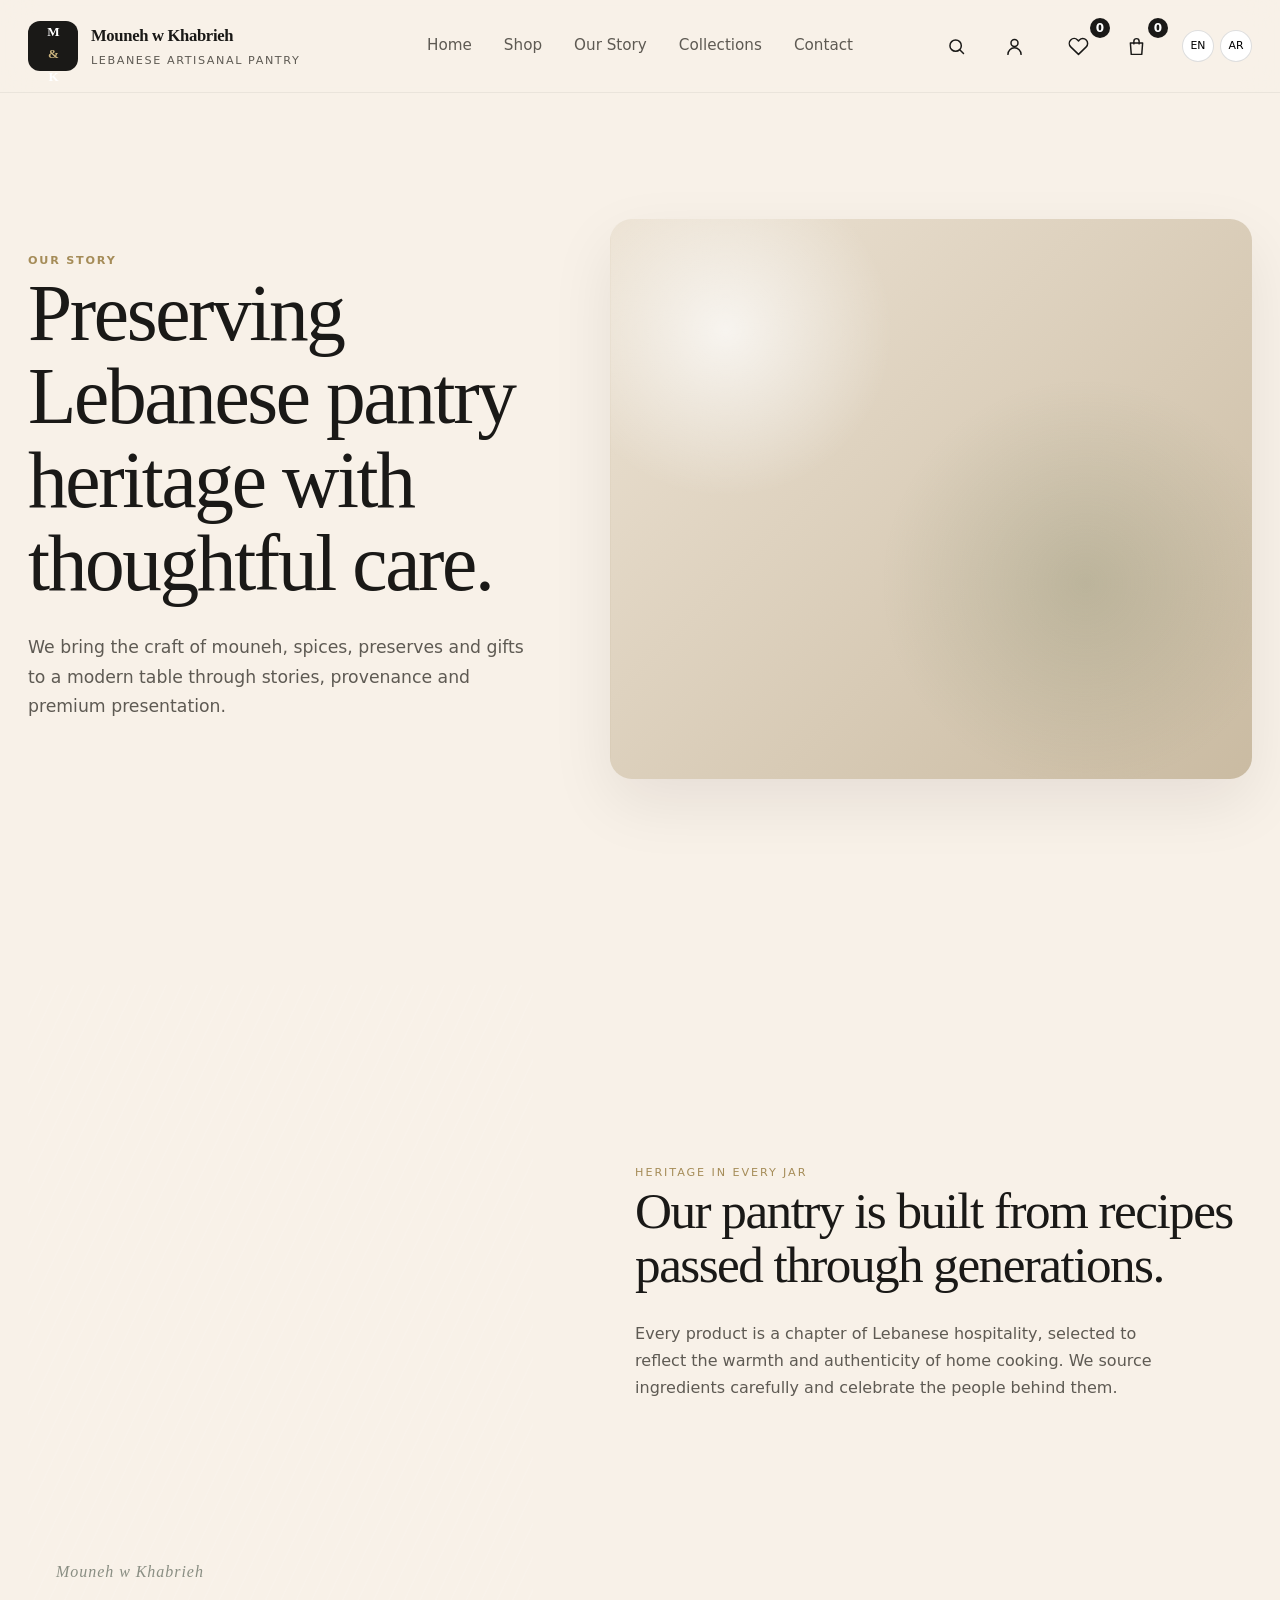
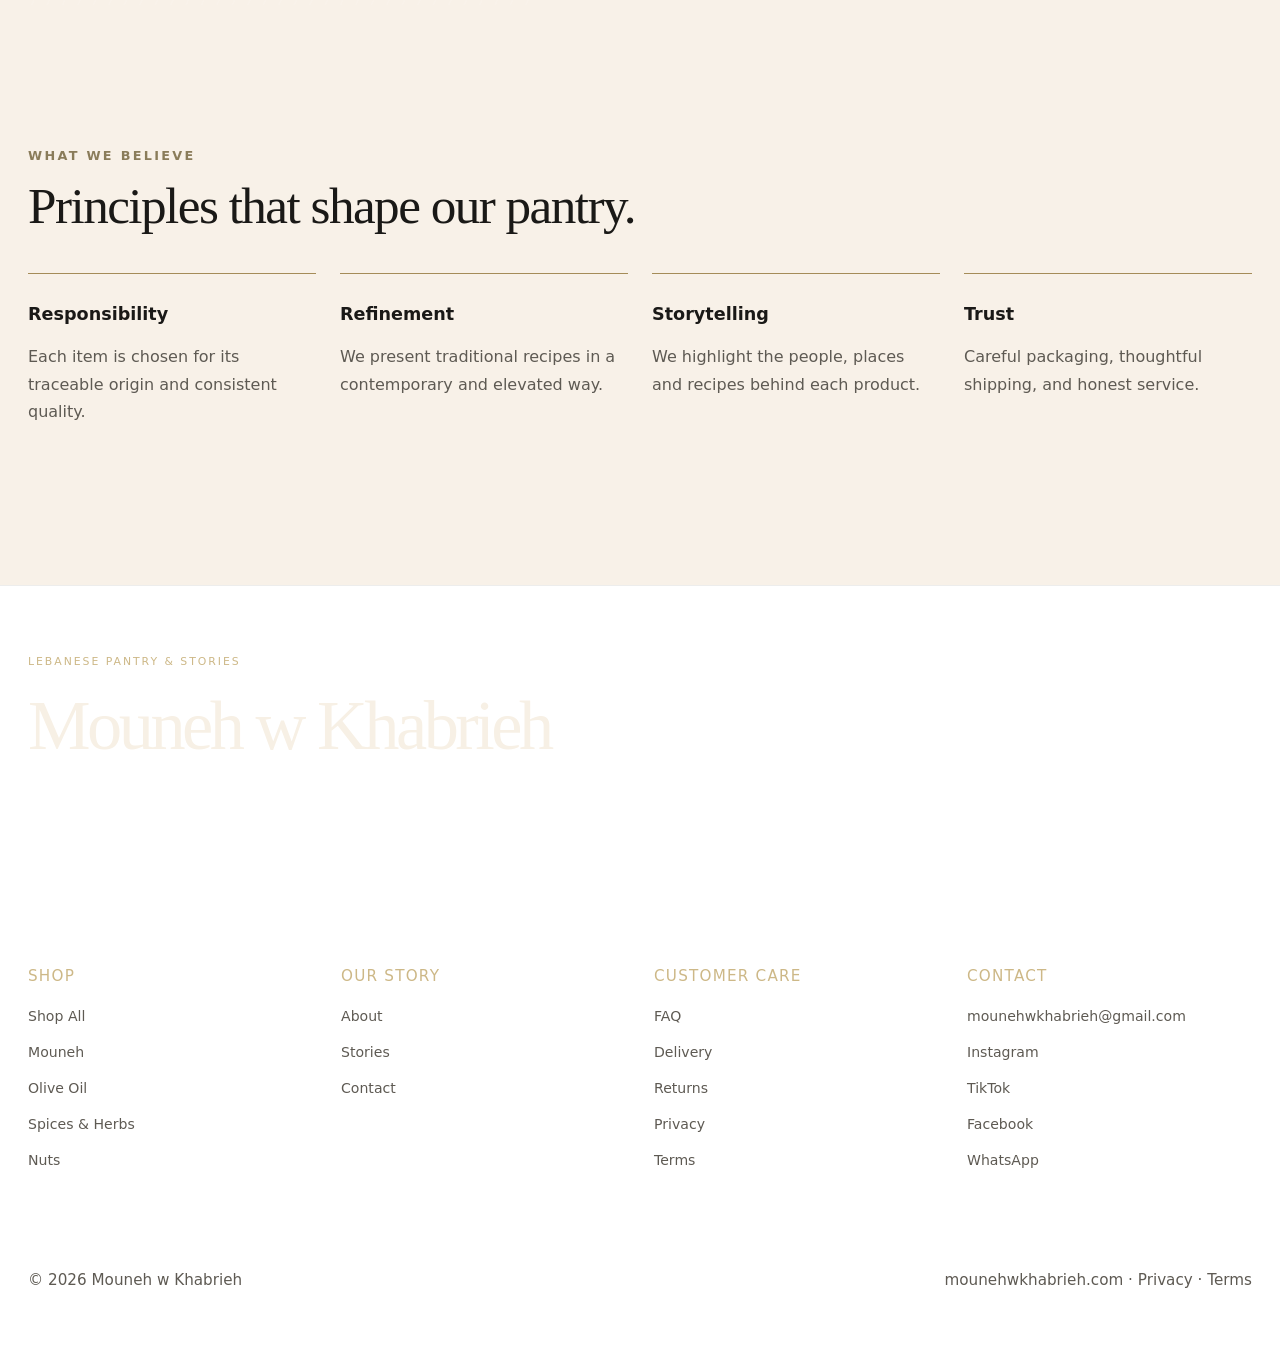
==== about.html @ b7694a87 "Initial commit" ====
<!DOCTYPE html>
<html lang="en">
<head>
  <meta charset="UTF-8" />
  <meta name="viewport" content="width=device-width, initial-scale=1.0" />
  <title>About Us | Mouneh w Khabrieh</title>
  <meta name="description" content="Learn the story behind Mouneh w Khabrieh and our premium Lebanese pantry traditions." />
  <link rel="canonical" href="https://mounehwkhabrieh.com/about.html" />
  <meta property="og:type" content="website" />
  <meta property="og:title" content="About Us | Mouneh w Khabrieh" />
  <meta property="og:description" content="The story behind Mouneh w Khabrieh's Lebanese culinary heritage and artisanal pantry products." />
  <link rel="stylesheet" href="css/global.css" />
  <link rel="stylesheet" href="css/index.css" />
  <link rel="stylesheet" href="css/responsive.css" />
</head>
<body>
  <div id="site-header"></div>
  <main class="page-shell about-page">
    <section class="hero-panel about-hero">
      <div class="hero-copy">
        <span class="eyebrow">Our story</span>
        <h1>Preserving Lebanese pantry heritage with thoughtful care.</h1>
        <p>We bring the craft of mouneh, spices, preserves and gifts to a modern table through stories, provenance and premium presentation.</p>
      </div>
      <div class="hero-visual about-hero-image"></div>
    </section>

    <section class="section section-story-text split-panel">
      <div class="story-image story-image-2" aria-hidden="true"></div>
      <div class="story-copy">
        <span>Heritage in every jar</span>
        <h2>Our pantry is built from recipes passed through generations.</h2>
        <p>Every product is a chapter of Lebanese hospitality, selected to reflect the warmth and authenticity of home cooking. We source ingredients carefully and celebrate the people behind them.</p>
      </div>
    </section>

    <section class="section section-values">
      <div class="section-heading">
        <span>What we believe</span>
        <h2>Principles that shape our pantry.</h2>
      </div>
      <div class="values-grid">
        <article>
          <strong>Responsibility</strong>
          <p>Each item is chosen for its traceable origin and consistent quality.</p>
        </article>
        <article>
          <strong>Refinement</strong>
          <p>We present traditional recipes in a contemporary and elevated way.</p>
        </article>
        <article>
          <strong>Storytelling</strong>
          <p>We highlight the people, places and recipes behind each product.</p>
        </article>
        <article>
          <strong>Trust</strong>
          <p>Careful packaging, thoughtful shipping, and honest service.</p>
        </article>
      </div>
    </section>
  </main>
  <div id="site-footer"></div>
  <div id="site-overlays"></div>
  <script src="data/products.js"></script>
  <script src="data/categories.js"></script>
  <script src="js/global.js"></script>
</body>
</html>
---- css/global.css ----
:root {
  color-scheme: light;
  --bg: #f8f1e8;
  --surface: #fffaf6;
  --panel: #f3ebe3;
  --text: #1a1917;
  --muted: #5e5a53;
  --border: rgba(26, 25, 23, 0.08);
  --accent: #8a7c5a;
  --accent-soft: #d8c9a7;
  --shadow: 0 24px 64px rgba(20, 17, 12, 0.08);
  --radius: 22px;
  --radius-sm: 14px;
  --olive: #253426;
  --charcoal: #1c1c19;
  --gold: #a58c58;
  --max-width: 1440px;
  font-family: Inter, system-ui, -apple-system, BlinkMacSystemFont, "Segoe UI", sans-serif;
}

* {
  box-sizing: border-box;
}

html {
  scroll-behavior: smooth;
}

body {
  margin: 0;
  min-height: 100vh;
  background: var(--bg);
  color: var(--text);
  font-size: 16px;
  line-height: 1.7;
}

img,
picture {
  max-width: 100%;
  display: block;
}

button,
input,
select {
  font: inherit;
}

button {
  cursor: pointer;
}

a {
  color: inherit;
  text-decoration: none;
}

button,
input[type="search"],
input[type="email"],
input[type="text"],
select {
  border: 1px solid rgba(26, 25, 23, 0.12);
  background: #ffffff;
  border-radius: 14px;
}

button:focus,
input:focus,
select:focus {
  outline: 2px solid rgba(138, 124, 90, 0.35);
  outline-offset: 2px;
}

body.overlay-open {
  overflow: hidden;
}

.page-shell {
  width: min(100%, 1440px);
  margin: 0 auto;
  padding: 0 28px 80px;
}

/* Premium editorial system */
.site-header { transition: background .3s ease, box-shadow .3s ease; }
.site-header.scrolled { background: rgba(248,241,232,.96); box-shadow: 0 10px 35px rgba(23,25,20,.06); }
.header-inner { max-width: 1440px; min-height: 88px; padding: 16px 40px; }
.brand-logo { min-width: 255px; }
.brand-mark { width: 48px; height: 48px; border-radius: 50%; background: var(--olive); font-family: Georgia,serif; font-size: .82rem; letter-spacing: -.08em; }
.brand-mark span { color: #c9b27d; margin: 0 1px; }
.brand-name { font-family: Georgia,serif; font-size: 1.18rem; font-weight: 500; letter-spacing: -.02em; }
.brand-logo small { font-size: .68rem; text-transform: uppercase; letter-spacing: .13em; }
.desktop-nav { gap: clamp(17px,1.7vw,30px); }
.desktop-nav a { position: relative; color: var(--charcoal); font-size: .88rem; }
.desktop-nav a::after { content:""; position:absolute; left:0; right:100%; bottom:-7px; height:1px; background:var(--olive); transition:right .25s ease; }
.desktop-nav a:hover::after { right:0; }
.header-actions { gap: 5px; }
.ui-icon { width: 21px; height: 21px; display:block; }
.icon-button { width: 40px; height:40px; display:grid; place-items:center; padding:0; border-radius:50%; transition:background .2s ease; }
.icon-button:hover { background:rgba(37,52,38,.08); }
.icon-button .count-badge { top:-1px; right:-1px; min-width:17px; height:17px; font-size:.62rem; background:var(--gold); }
.mobile-menu-toggle { display:none; }
.language-switcher { margin-left:5px; gap:0; }
.lang-button { padding:5px 7px; border:0; background:transparent; font-size:.72rem; }

.section { padding: clamp(72px,7vw,112px) 0; }
.section-heading { margin-bottom: 44px; }
.section-heading span,.badge-heading span { color:var(--gold); font-size:.7rem; font-weight:700; }
.section-heading h2,.story-copy h2 { font-size:clamp(2.4rem,3.7vw,4.1rem); font-weight:400; }
.button { border-radius:0; padding:15px 25px; font-size:.78rem; text-transform:uppercase; letter-spacing:.1em; }
.button-primary { background:var(--olive); box-shadow:none; }
.button-primary:hover { background:#172419; }
.button-secondary { border-color:rgba(28,28,25,.28); }

.hero-image,.story-image,.gifting-visual,.about-hero-image,.contact-hero-image,.product-image,.category-tile {
  background-color:#dcd0bc;
  background-image:radial-gradient(circle at 18% 20%,rgba(255,255,255,.7),transparent 24%),radial-gradient(circle at 74% 65%,rgba(91,105,70,.20),transparent 34%),linear-gradient(135deg,#ece2d3,#cabba2);
  position:relative; overflow:hidden;
}
.hero-image::after,.story-image::after,.gifting-visual::after,.category-tile::after {
  content:"Mouneh w Khabrieh"; position:absolute; inset:auto 28px 24px; color:rgba(37,52,38,.52); font:italic 1rem Georgia,serif; letter-spacing:.06em;
}
.hero-image::before,.story-image::before,.gifting-visual::before,.category-tile::before,.product-image::before {
  content:""; position:absolute; inset:0; opacity:.22; background-image:repeating-linear-gradient(115deg,transparent 0 12px,rgba(255,255,255,.45) 13px 14px); pointer-events:none;
}

.product-grid,.bestseller-grid { display:grid; grid-template-columns:repeat(4,minmax(0,1fr)); gap:clamp(18px,2vw,30px); }
.product-card { gap:0; border-radius:0; background:transparent; box-shadow:none; overflow:visible; min-width:0; }
.product-image-link { overflow:hidden; background:#ddd1bf; }
.product-image { aspect-ratio:4/5; min-height:0; background-image:var(--product-image),linear-gradient(135deg,#ede3d4,#cbbca4); background-size:cover; background-position:center; transition:transform .55s cubic-bezier(.2,.7,.2,1),background-image .2s; }
.product-image:hover { transform:scale(1.025); background-image:var(--product-image-alt),linear-gradient(135deg,#ede3d4,#cbbca4); }
.image-fallback-label { position:absolute; inset:auto 18px 18px; color:rgba(37,52,38,.48); font:italic .84rem Georgia,serif; }
.product-image.has-real-image .image-fallback-label { display:none; }
.product-card-body { padding:18px 0 0; gap:8px; }
.product-card-meta { min-height:25px; }
.product-category,.product-size { color:#777166; font-size:.68rem; text-transform:uppercase; letter-spacing:.12em; }
.product-badge { border-radius:0; padding:4px 8px; background:var(--olive); color:#fff; font-size:.62rem; text-transform:uppercase; letter-spacing:.08em; }
.product-title { font:400 clamp(1.1rem,1.3vw,1.35rem) Georgia,serif; line-height:1.25; }
.product-line { margin-top:3px; }
.product-price { font-size:.92rem; }
.product-old-price { font-size:.82rem; }
.product-actions { align-items:center; flex-wrap:nowrap; margin-top:8px; }
.wishlist-button { width:42px; height:42px; flex:0 0 42px; border:1px solid rgba(28,28,25,.18); background:transparent; border-radius:50%; font-size:1.25rem; color:var(--olive); padding:0; }
.wishlist-button.is-saved { background:var(--olive); color:#fff; }
.add-cart-button { flex:1; background:transparent; color:var(--olive); border:1px solid var(--olive); box-shadow:none; }
.add-cart-button:hover { background:var(--olive); color:#fff; }

.site-footer { padding:72px 40px 30px; background:var(--olive); color:#f7f0e5; border:0; }
.footer-brand { max-width:1440px; margin:0 auto 62px; padding-bottom:48px; border-bottom:1px solid rgba(255,255,255,.15); }
.footer-brand span { color:#cdb887; text-transform:uppercase; letter-spacing:.18em; font-size:.68rem; }
.footer-brand strong { display:block; margin:12px 0; font:400 clamp(2.8rem,5.5vw,6rem) Georgia,serif; letter-spacing:-.05em; }
.footer-brand p { max-width:540px; color:rgba(255,255,255,.65); }
.footer-grid { max-width:1440px; grid-template-columns:1.2fr 1fr 1fr 1.4fr; gap:48px; }
.footer-grid span { color:#cdb887; font-size:.68rem; }
.footer-grid a { color:rgba(255,255,255,.68); font-size:.88rem; }
.footer-grid a:hover { color:#fff; }
.footer-bottom { max-width:1440px; margin:45px auto 0; padding-top:22px; border-top:1px solid rgba(255,255,255,.12); color:rgba(255,255,255,.5); font-size:.75rem; }

@media (max-width:1180px) {
  .header-inner { padding-inline:24px; }
  .brand-logo { min-width:auto; }
  .brand-logo small { display:none; }
  .desktop-nav { gap:16px; }
  .product-grid,.bestseller-grid { grid-template-columns:repeat(3,minmax(0,1fr)); }
}
@media (max-width:900px) {
  .desktop-nav,.account-button,.header-actions .language-switcher { display:none; }
  .mobile-menu-toggle { display:grid; order:-1; }
  .header-inner { min-height:76px; }
  .brand-logo { margin-right:auto; }
  .product-grid,.bestseller-grid { grid-template-columns:repeat(2,minmax(0,1fr)); }
  .footer-grid { grid-template-columns:repeat(2,minmax(0,1fr)); }
}
@media (max-width:520px) {
  .page-shell { padding-inline:16px; }
  .header-inner { padding-inline:12px; gap:4px; }
  .brand-mark { width:38px; height:38px; }
  .brand-name { font-size:.98rem; }
  .icon-button { width:36px; height:36px; }
  .product-grid,.bestseller-grid { gap:28px 12px; }
  .product-card-body { padding-top:12px; }
  .product-title { font-size:1rem; }
  .product-actions { gap:6px; }
  .wishlist-button { width:38px; height:38px; flex-basis:38px; }
  .add-cart-button { padding:12px 5px; font-size:.64rem; }
  .site-footer { padding-inline:20px; }
  .footer-grid { grid-template-columns:1fr; }
}

/* Real manufacturer packshots */
.product-image {
  display:grid;
  place-items:center;
  padding:clamp(18px,2.1vw,34px);
  background:linear-gradient(145deg,#f2eadf,#e4d9c9);
  border:1px solid rgba(55,61,48,.08);
}
.product-packshot {
  position:relative;
  z-index:2;
  width:100%;
  height:100%;
  object-fit:contain;
  filter:drop-shadow(0 18px 18px rgba(47,51,42,.12));
  transition:transform .5s cubic-bezier(.2,.7,.2,1);
}
.product-card:hover .product-packshot { transform:scale(1.035); }
.product-image.has-real-image::before { opacity:.06; }
.product-image.has-real-image .image-fallback-label { display:none; }
.add-cart-button:disabled { color:var(--muted); border-color:rgba(28,28,25,.16); cursor:not-allowed; opacity:.72; }
.add-cart-button:disabled:hover { background:transparent; color:var(--muted); transform:none; }
@media(max-width:520px) {
  .product-image { padding:14px 10px; }
  .product-packshot { filter:drop-shadow(0 10px 12px rgba(47,51,42,.1)); }
}

@media (prefers-reduced-motion:reduce) { *,*::before,*::after { scroll-behavior:auto!important; transition-duration:.01ms!important; animation-duration:.01ms!important; } }

@media (max-width: 768px) {
  .page-shell {
    padding: 0 20px 60px;
  }
}

/* Final real-image staging correction */
.product-image-link {
  background:#eee5d8;
  border:1px solid rgba(55,61,48,.09);
}
.product-image {
  min-height:0;
  display:grid;
  place-items:center;
  padding:clamp(10px,1.2vw,18px);
  background:#fffdfa;
  background-image:none;
  border:0;
  box-shadow:inset 0 0 0 1px rgba(206,193,173,.36),inset 0 -24px 50px rgba(228,217,201,.12);
  overflow:hidden;
}
.product-image::before {
  background:none;
  opacity:0;
}
.product-packshot {
  width:var(--packshot-size,112%);
  height:var(--packshot-size,112%);
  max-width:none;
  object-fit:contain;
  object-position:center;
}
.product-card:hover .product-packshot { transform:scale(1.025); }
@media(max-width:520px) {
  .product-image { padding:6px; }
  .product-packshot { width:min(var(--packshot-size,108%),116%); height:min(var(--packshot-size,108%),116%); }
}

/* Final mobile overrides */
@media (max-width:900px) {
  .mobile-menu-toggle { display:grid; }
  .header-inner { min-height:76px; }
  .product-grid,.bestseller-grid { grid-template-columns:repeat(2,minmax(0,1fr)); }
  .footer-grid { grid-template-columns:repeat(2,minmax(0,1fr)); }
}
@media (max-width:768px) {
  .section-heading h2,.hero-panel h1 { font-size:clamp(2.5rem,10vw,4rem); }
  .category-grid,.product-grid,.values-grid { grid-template-columns:repeat(2,minmax(0,1fr)); }
  .product-actions { display:flex; }
}
@media (max-width:520px) {
  .footer-grid { grid-template-columns:1fr; }
  .newsletter-input-wrap { grid-template-columns:1fr; }
}

.site-header {
  position: sticky;
  top: 0;
  z-index: 50;
  backdrop-filter: blur(18px);
  background: rgba(248, 241, 232, 0.88);
  border-bottom: 1px solid rgba(26, 25, 23, 0.06);
}

.header-inner {
  max-width: var(--max-width);
  margin: 0 auto;
  display: flex;
  align-items: center;
  justify-content: space-between;
  gap: 24px;
  padding: 18px 28px;
}

.brand-logo {
  display: inline-flex;
  align-items: center;
  gap: 12px;
  color: var(--text);
}

.brand-mark {
  width: 45px;
  height: 45px;
  display: grid;
  place-items: center;
  border-radius: 12px;
  background: var(--text);
  color: #fff;
  font-weight: 700;
}

.brand-name {
  display: block;
  font-size: 0.95rem;
  font-weight: 700;
}

.brand-logo small {
  display: block;
  font-size: 0.8rem;
  color: var(--muted);
}

.desktop-nav {
  display: flex;
  gap: 28px;
  align-items: center;
}

.desktop-nav a {
  color: var(--muted);
  font-size: 0.95rem;
  transition: color 0.2s ease;
}

.desktop-nav a:hover,
.desktop-nav a:focus-visible {
  color: var(--text);
}

.header-actions {
  display: flex;
  gap: 12px;
  align-items: center;
}

.icon-button {
  background: transparent;
  border: none;
  color: var(--text);
  font-weight: 600;
  position: relative;
}

.icon-button .count-badge {
  display: inline-flex;
  align-items: center;
  justify-content: center;
  min-width: 20px;
  height: 20px;
  border-radius: 999px;
  background: var(--text);
  color: #fff;
  font-size: 0.75rem;
  position: absolute;
  top: -8px;
  right: -12px;
}

.language-switcher,
.language-switcher-mobile {
  display: inline-flex;
  gap: 8px;
}

.lang-button {
  border: 1px solid rgba(26, 25, 23, 0.12);
  background: #fff;
  padding: 7px 12px;
  border-radius: 999px;
  transition: background 0.2s ease, color 0.2s ease;
}

.lang-button:hover,
.lang-button:focus-visible {
  background: var(--accent-soft);
}

.mobile-menu-overlay,
.site-search-overlay {
  position: fixed;
  inset: 0;
  background: rgba(24, 20, 14, 0.5);
  opacity: 0;
  visibility: hidden;
  transition: opacity 0.25s ease, visibility 0.25s ease;
  z-index: 60;
}

.mobile-menu-overlay.active,
.site-search-overlay.active {
  opacity: 1;
  visibility: visible;
}

.mobile-menu-panel,
.search-panel {
  width: min(420px, 100%);
  max-height: 100vh;
  overflow-y: auto;
  background: var(--surface);
  padding: 32px;
  box-shadow: var(--shadow);
}

.mobile-menu-overlay .mobile-menu-panel {
  position: absolute;
  right: 0;
  top: 0;
  bottom: 0;
}

.site-search-overlay .search-panel {
  margin: auto;
  border-radius: 24px;
}

.nav-close {
  background: transparent;
  border: none;
  font-size: 1.8rem;
  line-height: 1;
  position: absolute;
  top: 24px;
  right: 24px;
}

.mobile-nav {
  display: grid;
  gap: 18px;
  margin-top: 36px;
}

.mobile-nav a,
.mobile-menu-footer a {
  color: var(--text);
  font-size: 1rem;
}

.mobile-menu-footer {
  display: flex;
  justify-content: space-between;
  gap: 16px;
  margin-top: 32px;
}

.search-panel h2 {
  margin-top: 0;
  font-size: clamp(2rem, 4vw, 2.8rem);
}

.search-panel input {
  width: 100%;
  margin-top: 18px;
  padding: 18px 20px;
  border-radius: 18px;
  border: 1px solid rgba(26, 25, 23, 0.12);
}

.search-suggestions {
  margin-top: 24px;
  display: grid;
  gap: 14px;
}

.search-suggestion {
  display: block;
  padding: 18px 20px;
  border-radius: 18px;
  background: #fff;
  border: 1px solid rgba(26, 25, 23, 0.08);
}

.search-suggestion small {
  display: block;
  margin-top: 6px;
  color: var(--muted);
}

.toast-container {
  position: fixed;
  right: 20px;
  bottom: 20px;
  display: flex;
  flex-direction: column;
  gap: 10px;
  z-index: 200;
}

.toast-item {
  min-width: 220px;
  padding: 14px 18px;
  border-radius: 16px;
  background: rgba(47, 40, 33, 0.95);
  color: #fff;
  opacity: 0;
  transform: translateY(10px);
  transition: opacity 0.24s ease, transform 0.24s ease;
}

.toast-item.visible {
  opacity: 1;
  transform: translateY(0);
}

.section {
  padding: 80px 0;
}

.section-heading {
  max-width: 720px;
  margin-bottom: 40px;
}

.section-heading span,
.badge-heading span {
  display: block;
  color: var(--accent);
  letter-spacing: 0.18em;
  text-transform: uppercase;
  font-size: 0.8rem;
  margin-bottom: 12px;
}

.section-heading h2,
.hero-panel h1,
.story-copy h2,
.product-summary h1,
.product-detail-panel h1 {
  font-family: Georgia, serif;
  font-size: clamp(2.3rem, 4vw, 3.4rem);
  line-height: 1.05;
  letter-spacing: -0.03em;
  margin: 0;
}

.badge-heading {
  display: grid;
  gap: 18px;
}

.button {
  border: none;
  border-radius: 14px;
  padding: 14px 22px;
  font-weight: 700;
  letter-spacing: 0.01em;
  transition: transform 0.2s ease, box-shadow 0.2s ease, background-color 0.2s ease;
}

.button:hover,
.button:focus-visible {
  transform: translateY(-1px);
}

.button-primary {
  background: var(--text);
  color: #fff;
  box-shadow: 0 16px 40px rgba(26, 25, 23, 0.12);
}

.button-secondary {
  background: transparent;
  color: var(--text);
  border: 1px solid rgba(26, 25, 23, 0.16);
}

.button-sm {
  padding: 11px 16px;
}

.text-button {
  background: transparent;
  border: none;
  color: var(--text);
  font-weight: 700;
  padding: 0;
}

.text-link {
  display: inline-flex;
  color: var(--text);
  font-weight: 700;
}

.hero-panel,
.section-featured,
.section-bestsellers,
.section-gifting,
.section-values,
.section-newsletter {
  min-height: auto;
}

.hero-panel {
  display: grid;
  grid-template-columns: minmax(320px, 1fr) minmax(420px, 1fr);
  align-items: center;
  gap: 48px;
  padding-top: 100px;
}

.hero-copy {
  max-width: 620px;
}

.hero-copy .eyebrow {
  display: inline-flex;
  padding: 10px 16px;
  border-radius: 999px;
  background: rgba(138, 124, 90, 0.12);
  font-size: 0.85rem;
  letter-spacing: 0.16em;
  text-transform: uppercase;
}

.hero-copy p {
  max-width: 540px;
  color: var(--muted);
  margin: 28px 0 32px;
}

.hero-actions {
  display: flex;
  gap: 16px;
  flex-wrap: wrap;
}

.hero-meta-grid {
  display: grid;
  gap: 18px;
  grid-template-columns: repeat(2, minmax(0, 1fr));
}

.hero-meta-grid strong {
  display: block;
  margin-bottom: 8px;
  font-weight: 700;
}

.hero-image,
.story-image,
.gifting-visual,
.about-hero-image,
.contact-hero-image {
  min-height: 560px;
  border-radius: var(--radius);
  background-size: cover;
  background-position: center;
  box-shadow: var(--shadow);
}

.hero-image-1 {
  background: linear-gradient(180deg, rgba(248,241,232,0.96) 0%, rgba(248,241,232,0.84) 100%), url('assets/images/placeholder-product.svg');
}

.story-image-1,
.hero-image-2,
.contact-hero-image {
  background: linear-gradient(180deg, rgba(248,241,232,0.94) 0%, rgba(248,241,232,0.92) 100%), url('assets/images/placeholder-product.svg');
}

.story-image-2 {
  background: linear-gradient(180deg, rgba(248,241,232,0.94) 0%, rgba(248,241,232,0.92) 100%), url('assets/images/placeholder-product.svg');
}

.gifting-visual {
  background: linear-gradient(180deg, rgba(248,241,232,0.82) 0%, rgba(248,241,232,0.96) 100%), url('assets/images/placeholder-product.svg');
}

.category-grid,
.product-grid,
.values-grid,
.contact-cards,
.product-story-grid {
  display: grid;
  gap: 24px;
}

.category-grid {
  grid-template-columns: repeat(3, minmax(0, 1fr));
}

.category-tile {
  display: grid;
  gap: 20px;
  padding: 32px;
  min-height: 220px;
  border-radius: var(--radius);
  background: #fff;
  border: 1px solid rgba(26, 25, 23, 0.06);
  box-shadow: 0 18px 38px rgba(26, 25, 23, 0.06);
}

.category-tile strong {
  font-size: 1.3rem;
}

.category-tile p {
  color: var(--muted);
  margin: 0;
}

.product-card {
  display: grid;
  gap: 18px;
  padding: 0;
  border-radius: var(--radius);
  background: #fff;
  overflow: hidden;
  box-shadow: 0 20px 45px rgba(26, 25, 23, 0.06);
}

.product-image-link {
  display: block;
}

.product-image {
  min-height: 320px;
  background-size: cover;
  background-position: center;
}

.product-card-body {
  padding: 24px;
  display: grid;
  gap: 16px;
}

.product-card-meta {
  display: flex;
  justify-content: space-between;
  gap: 12px;
  align-items: start;
}

.product-category {
  font-size: 0.85rem;
  color: var(--muted);
}

.product-badge {
  background: var(--accent-soft);
  color: var(--text);
  border-radius: 999px;
  padding: 6px 12px;
  font-size: 0.75rem;
}

.product-title {
  display: block;
  font-size: 1.15rem;
  font-weight: 700;
}

.product-copy {
  color: var(--muted);
  margin: 0;
}

.product-line {
  display: flex;
  align-items: center;
  gap: 12px;
  flex-wrap: wrap;
}

.product-price {
  font-weight: 700;
}

.product-old-price {
  color: var(--muted);
  text-decoration: line-through;
}

.product-actions {
  display: flex;
  justify-content: space-between;
  gap: 12px;
  flex-wrap: wrap;
}

.values-grid article,
.contact-card {
  padding: 28px;
  border-radius: var(--radius);
  background: #fff;
  box-shadow: 0 18px 30px rgba(26, 25, 23, 0.05);
}

.bestseller-grid {
  grid-template-columns: repeat(3, minmax(0, 1fr));
}

.section-gifting {
  padding: 0;
}

.gifting-panel {
  display: grid;
  grid-template-columns: 1fr minmax(320px, 1.2fr);
  gap: 40px;
  align-items: center;
  background: #fff;
  padding: 60px;
  border-radius: var(--radius);
  box-shadow: var(--shadow);
}

.gifting-panel p {
  max-width: 520px;
  color: var(--muted);
}

.gifting-visual {
  min-height: 400px;
}

.values-grid {
  grid-template-columns: repeat(4, minmax(0, 1fr));
}

.values-grid article strong {
  display: block;
  margin-bottom: 14px;
  font-size: 1.1rem;
}

.values-grid article p {
  color: var(--muted);
  margin: 0;
}

.newsletter-panel {
  display: grid;
  grid-template-columns: 1.1fr 1fr;
  gap: 40px;
  align-items: end;
  background: #fff;
  padding: 46px;
  border-radius: var(--radius);
  box-shadow: var(--shadow);
}

.newsletter-panel h2 {
  margin: 0;
}

.newsletter-form {
  display: grid;
  gap: 18px;
}

.newsletter-input-wrap {
  display: grid;
  grid-template-columns: 1fr auto;
  gap: 12px;
}

.newsletter-input-wrap input {
  min-width: 0;
  padding: 16px 18px;
}

.newsletter-note {
  color: var(--muted);
  font-size: 0.95rem;
  margin: 0;
}

.site-footer {
  padding: 60px 28px 40px;
  background: #fff;
  border-top: 1px solid rgba(26, 25, 23, 0.08);
}

.footer-grid {
  display: grid;
  grid-template-columns: repeat(4, minmax(0, 1fr));
  gap: 28px;
  max-width: var(--max-width);
  margin: 0 auto 28px;
}

.footer-grid strong,
.footer-grid span {
  display: block;
  margin-bottom: 16px;
  font-size: 0.95rem;
  letter-spacing: 0.08em;
  text-transform: uppercase;
}

.footer-grid a {
  color: var(--muted);
  display: block;
  margin-bottom: 12px;
}

.footer-bottom {
  display: flex;
  justify-content: space-between;
  gap: 16px;
  flex-wrap: wrap;
  color: var(--muted);
  font-size: 0.95rem;
}

.breadcrumb {
  margin: 34px 0 24px;
  color: var(--muted);
}

.breadcrumb a {
  color: var(--muted);
}

@media (max-width: 980px) {
  .hero-panel,
  .gifting-panel,
  .newsletter-panel,
  .footer-grid {
    grid-template-columns: 1fr;
  }
  .hero-image,
  .story-image,
  .gifting-visual,
  .about-hero-image,
  .contact-hero-image {
    min-height: 360px;
  }
}

@media (max-width: 768px) {
  .desktop-nav,
  .header-actions .language-switcher {
    display: none;
  }
  .header-inner {
    padding: 16px 20px;
  }
  .section-heading h2,
  .hero-panel h1 {
    font-size: clamp(2rem, 8vw, 2.8rem);
  }
  .category-grid,
  .product-grid,
  .values-grid,
  .product-story-grid,
  .contact-cards {
    grid-template-columns: 1fr;
  }
  .hero-meta-grid,
  .product-actions,
  .newsletter-input-wrap {
    grid-template-columns: 1fr;
  }
}

/* Match the expanded homepage frame on large desktop. */
@media (min-width: 1900px) {
  .header-inner {
    width:min(calc(100% - 7vw),1880px);
    max-width:none;
  }
}

/* Final desktop header micro-polish. */
@media (min-width: 1181px) {
  .header-inner {
    position:relative;
    min-height:92px;
    padding-block:20px;
  }

  .brand-logo { gap:13px; }
  .brand-mark { width:50px; height:50px; }
  .brand-name { font-size:1.04rem; font-weight:700; }
  .brand-logo small { font-size:.7rem; letter-spacing:.14em; }

  .desktop-nav {
    position:absolute;
    left:50%;
    gap:32px;
    transform:translateX(-50%);
  }

  .desktop-nav a {
    transition:color .2s ease,opacity .2s ease;
  }

  .desktop-nav a::after {
    left:50%;
    right:auto;
    bottom:-8px;
    width:18px;
    opacity:0;
    transform:translateX(-50%);
    transition:opacity .2s ease;
  }

  .desktop-nav a:hover::after,
  .desktop-nav a:focus-visible::after,
  body:has(.homepage) .desktop-nav a[href="index.html"]::after { opacity:.62; }

  body:has(.homepage) .desktop-nav a[href="index.html"] { color:var(--text); }

  .header-actions { gap:18px; }
  .header-actions .account-button { margin-right:6px; }
  .header-actions .language-switcher { margin-left:8px; gap:6px; }

  .header-actions .lang-button {
    width:32px;
    height:32px;
    padding:0;
    display:grid;
    place-items:center;
    border-color:rgba(26,25,23,.14);
    font-size:.68rem;
    line-height:1;
  }

  .header-actions .icon-button {
    transition:opacity .2s ease;
  }

  .header-actions .icon-button:hover,
  .header-actions .icon-button:focus-visible {
    opacity:.68;
    background:transparent;
  }
}
---- css/index.css ----
.hero-panel {
  min-height: calc(100vh - 88px);
  grid-template-columns:minmax(0,44fr) minmax(0,56fr);
  gap:clamp(48px,6vw,96px);
  padding-top:clamp(54px,7vh,96px);
  padding-bottom:clamp(54px,7vh,96px);
}

.hero-copy h1 { font-size:clamp(4rem,6.2vw,7rem); font-weight:400; max-width:650px; }
.hero-copy>p { font-size:1.08rem; max-width:500px; }
.hero-copy .eyebrow { padding:0; border-radius:0; background:transparent; color:var(--gold); font-size:.7rem; font-weight:700; }
.hero-note { display:flex; gap:16px; align-items:center; margin-top:54px!important; padding-top:20px; border-top:1px solid rgba(28,28,25,.15); font-size:.78rem!important; }
.hero-note span { color:var(--gold); font-weight:700; }
.hero-image { min-height:min(690px,72vh); border-radius:0; box-shadow:none; }

.hero-image-1 {
  position: relative;
}

.hero-image-1::before {
  content: "";
  position: absolute;
  inset: 0;
  background: radial-gradient(circle at top left, rgba(138, 124, 90, 0.18), transparent 38%);
}

.section-intro .category-grid {
  grid-template-columns: 1.6fr 1fr 1fr;
  grid-template-rows: repeat(2, minmax(220px, auto));
}
.category-tile { min-height:260px; padding:28px; border-radius:0; box-shadow:none; color:#fff; align-items:end; background-image:linear-gradient(180deg,rgba(37,52,38,.02),rgba(24,30,22,.68)),radial-gradient(circle at 18% 20%,rgba(255,255,255,.5),transparent 24%),linear-gradient(135deg,#c9b999,#66705b); transition:transform .35s ease; }
.category-tile:hover { transform:translateY(-4px); }
.category-tile::after { display:none; }
.category-tile div { position:relative; z-index:2; }
.category-tile strong { display:block; font:400 clamp(1.4rem,2vw,2rem) Georgia,serif; }
.category-tile p { color:rgba(255,255,255,.72); font-size:.82rem; max-width:290px; }
.category-index { position:absolute; bottom:calc(100% + 22px); font-size:.65rem; letter-spacing:.15em; }
.category-tile-1 { min-height:560px; }

.category-tile-1 {
  grid-row: span 2;
}

.category-tile-2,
.category-tile-5 {
  min-height: 320px;
}

.section-featured .product-grid {
  grid-template-columns: repeat(4, minmax(0, 1fr));
}
.section-featured .product-grid .product-card:nth-child(n+5) { display:none; }

.section-story-text {
  display:grid; grid-template-columns:minmax(0,45fr) minmax(0,55fr); gap:clamp(48px,8vw,120px);
  align-items: center;
}
.story-copy { padding:40px 0; }
.story-copy>span,.gifting-panel>div>span,.newsletter-panel>div>span { color:var(--gold); text-transform:uppercase; letter-spacing:.17em; font-size:.7rem; }
.story-copy p { color:var(--muted); max-width:520px; margin:28px 0 32px; }
.story-image { border-radius:0; box-shadow:none; min-height:620px; }

.text-link { font-size:.72rem; text-transform:uppercase; letter-spacing:.12em; border-bottom:1px solid; }

.section-gifting {
  padding: 100px 0;
}
.gifting-panel { grid-template-columns:minmax(0,42fr) minmax(0,58fr); gap:64px; padding:64px; border-radius:0; background:#e8dfd1; box-shadow:none; }
.gifting-panel h2 { font:400 clamp(2.8rem,4vw,4.5rem) Georgia,serif; margin:12px 0; }
.gifting-visual { min-height:500px; border-radius:0; box-shadow:none; }

.section-values {
  padding-top: 60px;
}
.values-grid article { padding:26px 12px 0 0; border-radius:0; background:transparent; box-shadow:none; border-top:1px solid var(--gold); }
.value-number { display:block; color:var(--gold); font-size:.68rem; margin-bottom:28px; }

.section-newsletter {
  padding-top: 60px;
}
.newsletter-panel { padding:58px; border-radius:0; background:#f0e8dc; box-shadow:none; }
.newsletter-panel h2 { font:400 clamp(2rem,3.2vw,3.5rem) Georgia,serif; }
.newsletter-input-wrap input { border-radius:0; background:transparent; border-width:0 0 1px; }

@media(max-width:980px){
 .hero-panel { min-height:auto; grid-template-columns:1fr; }
 .hero-copy h1 { font-size:clamp(3.5rem,10vw,6rem); }
 .section-featured .product-grid { grid-template-columns:repeat(2,minmax(0,1fr)); }
 .section-story-text,.gifting-panel { grid-template-columns:1fr; }
}
@media(max-width:640px){
 .hero-panel { padding-top:48px; }
 .hero-copy h1 { font-size:clamp(3.25rem,16vw,4.8rem); }
 .hero-image { min-height:430px; }
 .section-intro .category-grid { grid-template-columns:repeat(2,minmax(0,1fr)); grid-template-rows:auto; gap:12px; }
 .category-tile,.category-tile-1,.category-tile-2,.category-tile-5 { min-height:230px; grid-row:auto; padding:18px; }
 .category-tile:first-child { grid-column:span 2; min-height:360px; }
 .category-tile p { display:none; }
 .gifting-panel,.newsletter-panel { padding:28px 22px; }
 .values-grid { grid-template-columns:repeat(2,minmax(0,1fr)); gap:36px 18px; }
}

@media (max-width: 980px) {
  .section-intro .category-grid {
    grid-template-columns: 1fr;
  }
  .section-featured .product-grid,
  .section-story-text,
  .gifting-panel {
    grid-template-columns: 1fr;
  }
}

/* Final responsive editorial grid corrections */
@media (max-width: 980px) {
  .section-intro .category-grid { grid-template-columns:repeat(2,minmax(0,1fr)); }
  .section-featured .product-grid { grid-template-columns:repeat(2,minmax(0,1fr)); }
}
@media (max-width:640px) {
  .section-intro .category-grid { grid-template-columns:repeat(2,minmax(0,1fr)); }
  .category-tile:first-child { grid-column:span 2; }
}

/* Homepage VIP polish */
.homepage {
  --home-ink:#20251e;
  --home-olive:#344233;
  --home-gold:#a48b56;
}

.homepage .hero-panel {
  min-height:clamp(780px,calc(100vh - 88px),860px);
  grid-template-columns:minmax(0,42fr) minmax(0,58fr);
  align-items:center;
  padding-block:clamp(54px,7vh,86px);
}
.homepage .hero-copy { position:relative; z-index:2; }
.homepage .hero-copy::after {
  content:"MWK";
  position:absolute;
  right:2%;
  bottom:-72px;
  padding-left:52px;
  color:rgba(52,66,51,.5);
  font:500 .62rem/1 Georgia,serif;
  letter-spacing:.2em;
}
.homepage .hero-copy::before {
  content:"";
  position:absolute;
  right:calc(2% + 42px);
  bottom:-69px;
  width:44px;
  height:1px;
  background:var(--home-gold);
  transform:rotate(-8deg);
}
.homepage .hero-actions .button { min-width:190px; text-align:center; }
.homepage .hero-actions .button-primary:hover { box-shadow:0 12px 28px rgba(37,52,38,.17); transform:translateY(-2px); }
.homepage .hero-actions .button-secondary { position:relative; border-color:transparent; padding-inline:8px; min-width:auto; }
.homepage .hero-actions .button-secondary::after { content:""; position:absolute; left:8px; right:100%; bottom:8px; height:1px; background:var(--home-olive); transition:right .25s ease; }
.homepage .hero-actions .button-secondary:hover::after { right:8px; }
.homepage .hero-visual { position:relative; padding:11px 0 0 11px; }
.homepage .hero-visual::before { content:""; position:absolute; inset:0 11px 11px 0; border:1px solid rgba(52,66,51,.25); pointer-events:none; }
.homepage .hero-image {
  min-height:clamp(650px,71vh,740px);
  background-image:
    radial-gradient(ellipse at 48% 38%,rgba(255,255,255,.46),transparent 34%),
    radial-gradient(ellipse at 55% 110%,rgba(44,59,43,.28),transparent 52%),
    linear-gradient(145deg,#f0e8db 0%,#d9cdbb 54%,#b5aa94 100%);
  box-shadow:22px 30px 60px rgba(46,57,42,.13);
}
.homepage .hero-image::before {
  opacity:.14;
  background-image:radial-gradient(rgba(41,48,38,.8) .45px,transparent .55px);
  background-size:4px 4px;
  mix-blend-mode:multiply;
}
.homepage .hero-image::after { content:"Mouneh w Khabrieh"; inset:auto 30px 26px; color:rgba(38,48,36,.55); font-size:.76rem; letter-spacing:.14em; text-transform:uppercase; }
.hero-media-caption {
  position:absolute;
  right:25px;
  top:34px;
  z-index:2;
  color:rgba(38,48,36,.58);
  font:italic .76rem Georgia,serif;
  writing-mode:vertical-rl;
  letter-spacing:.08em;
}

.homepage .section { padding-block:clamp(66px,6.5vw,100px); }
.homepage .section-intro { padding-top:clamp(74px,7vw,108px); }
.homepage .section-featured { padding-bottom:clamp(72px,7vw,106px); }
.homepage .section-story-text { padding-top:clamp(70px,7vw,105px); }
.homepage .section-gifting { padding-top:clamp(70px,6.5vw,104px); }
.homepage .section-heading { position:relative; max-width:100%; }
.homepage .section-heading h2 { max-width:760px; }
.section-view-all { position:absolute; right:0; bottom:5px; color:var(--home-olive); font-size:.69rem; text-transform:uppercase; letter-spacing:.14em; border-bottom:1px solid rgba(52,66,51,.45); padding-bottom:5px; }
.section-view-all span { display:inline; margin:0 0 0 8px; color:inherit; letter-spacing:0; transition:transform .2s ease; }
.section-view-all:hover span { display:inline-block; transform:translateX(4px); }

.homepage .category-tile { isolation:isolate; transition:transform .42s cubic-bezier(.2,.7,.2,1),box-shadow .42s ease; }
.homepage .category-tile::before { opacity:.12; background-image:radial-gradient(rgba(255,255,255,.85) .5px,transparent .6px); background-size:5px 5px; transition:transform .65s ease; }
.homepage .category-tile::after { display:block; content:"→"; inset:auto 24px 22px auto; z-index:3; width:28px; height:28px; color:#fff; font:400 1rem/26px sans-serif; text-align:center; border:1px solid rgba(255,255,255,.45); border-radius:50%; opacity:0; transform:translateX(-5px); transition:.28s ease; }
.homepage .category-tile:hover { transform:translateY(-4px); box-shadow:0 20px 38px rgba(37,45,33,.13); }
.homepage .category-tile:hover::before { transform:scale(1.04); }
.homepage .category-tile:hover::after { opacity:1; transform:none; }
.homepage .category-tile strong { transition:transform .28s ease; }
.homepage .category-tile:hover strong { transform:translateX(4px); }
.homepage .category-tile-1 { background-image:linear-gradient(180deg,rgba(30,40,29,.04),rgba(23,30,22,.72)),radial-gradient(circle at 23% 18%,#b9b293,transparent 38%),linear-gradient(145deg,#747b60,#303b2f); }
.homepage .category-tile-2 { background-image:linear-gradient(180deg,transparent,rgba(38,34,25,.66)),radial-gradient(circle at 70% 24%,#d5c69f,transparent 38%),linear-gradient(145deg,#9c9678,#635f45); }
.homepage .category-tile-3 { background-image:linear-gradient(180deg,transparent,rgba(37,42,31,.68)),radial-gradient(circle at 25% 20%,#c4cdb0,transparent 40%),linear-gradient(145deg,#899478,#465142); }
.homepage .category-tile-4 { background-image:linear-gradient(180deg,transparent,rgba(45,31,25,.66)),radial-gradient(circle at 72% 18%,#d5b49a,transparent 40%),linear-gradient(145deg,#ad8069,#684c3e); }
.homepage .category-tile-5 { background-image:linear-gradient(180deg,transparent,rgba(30,34,25,.7)),radial-gradient(circle at 25% 22%,#b5b791,transparent 38%),linear-gradient(145deg,#777d5e,#3c4434); }
.homepage .category-tile-6 { background-image:linear-gradient(180deg,transparent,rgba(38,31,24,.7)),radial-gradient(circle at 70% 18%,#c9af88,transparent 40%),linear-gradient(145deg,#8d7357,#554535); }
.homepage .category-tile-7 { background-image:linear-gradient(180deg,transparent,rgba(44,32,28,.68)),radial-gradient(circle at 20% 20%,#d4b7a8,transparent 40%),linear-gradient(145deg,#a57d72,#654b46); }
.homepage .category-tile-8 { background-image:linear-gradient(180deg,transparent,rgba(30,38,31,.72)),radial-gradient(circle at 72% 24%,#aab59c,transparent 42%),linear-gradient(145deg,#65725f,#344136); }
.homepage .category-tile-9 { background-image:linear-gradient(180deg,transparent,rgba(52,38,25,.67)),radial-gradient(circle at 23% 20%,#dbc7a6,transparent 40%),linear-gradient(145deg,#b09876,#715d46); }
.homepage .category-tile-10 { background-image:linear-gradient(180deg,transparent,rgba(20,29,22,.78)),radial-gradient(circle at 70% 20%,#78866b,transparent 38%),linear-gradient(145deg,#52614e,#263329); }

.homepage .section-featured .product-grid { gap:clamp(22px,2vw,32px); }
.homepage .product-image { aspect-ratio:4/4.9; }
.homepage .product-card { position:relative; transition:transform .35s ease; }
.homepage .product-card:hover { transform:translateY(-4px); }
.homepage .product-card:hover .product-image { transform:scale(1.025); }
.homepage .product-card-body { padding-top:16px; gap:7px; }
.homepage .product-badge { position:absolute; top:14px; left:14px; z-index:3; }
.homepage .product-title { margin-top:2px; }
.homepage .wishlist-button { border-color:rgba(37,52,38,.28); transition:background .2s ease,transform .2s ease,color .2s ease; }
.homepage .wishlist-button:hover { transform:scale(1.05); background:rgba(37,52,38,.08); }
.homepage .add-cart-button { flex:0 1 142px; margin-left:auto; border-width:0 0 1px; padding:9px 3px; text-align:right; }
.homepage .add-cart-button:hover { background:transparent; color:var(--home-olive); border-color:var(--home-gold); transform:none; }

.homepage .section-story-text { position:relative; }
.homepage .story-image-wrap { position:relative; padding:0 15px 15px 0; }
.homepage .story-image-wrap::after { content:""; position:absolute; inset:15px 0 0 15px; border:1px solid rgba(52,66,51,.36); z-index:-1; }
.homepage .story-image {
  min-height:clamp(520px,43vw,650px);
  background-image:radial-gradient(circle at 60% 38%,rgba(255,255,255,.65),transparent 28%),linear-gradient(155deg,#e9e2d7,#c9c2b5 68%,#a8aa99);
  box-shadow:none;
}
.homepage .story-image::before { opacity:.16; background-image:radial-gradient(rgba(52,66,51,.7) .45px,transparent .6px); background-size:5px 5px; }
.homepage .story-image::after { content:"MWK"; inset:50% auto auto 50%; transform:translate(-50%,-50%); color:rgba(52,66,51,.14); font:400 clamp(4rem,8vw,8rem) Georgia,serif; letter-spacing:-.08em; }
.story-media-caption { position:absolute; right:29px; bottom:31px; z-index:2; color:rgba(40,49,38,.65); font:italic .75rem Georgia,serif; }
.homepage .story-copy::after { content:""; display:block; width:62px; height:1px; margin-top:48px; background:var(--home-gold); }


.homepage .gifting-panel {
  min-height:clamp(620px,46vw,730px);
  grid-template-columns:minmax(0,40fr) minmax(0,60fr);
  background:linear-gradient(135deg,#e8ddcd,#d8c9b3);
  padding:clamp(44px,5vw,78px);
  position:relative;
  overflow:hidden;
}
.homepage .gifting-panel::before { content:""; position:absolute; width:230px; height:230px; left:-115px; top:-115px; border:1px solid rgba(164,139,86,.42); border-radius:50%; }
.homepage .gifting-panel>div:first-child { position:relative; z-index:2; }
.homepage .gifting-panel>div:first-child::after { content:"MWK"; display:block; margin-top:56px; color:rgba(52,66,51,.45); font:500 .62rem Georgia,serif; letter-spacing:.22em; }
.homepage .gifting-panel h2 { font-size:clamp(3.6rem,5.2vw,6rem); line-height:.96; }
.homepage .gifting-visual {
  min-height:520px;
  background-image:radial-gradient(ellipse at 50% 48%,rgba(255,255,255,.5),transparent 26%),radial-gradient(ellipse at 50% 88%,rgba(50,64,47,.3),transparent 42%),linear-gradient(145deg,#d9cdb9,#a99d83);
  border:1px solid rgba(52,66,51,.25);
  box-shadow:24px 24px 0 rgba(52,66,51,.08);
}
.homepage .gifting-visual::before { opacity:.15; background-image:radial-gradient(rgba(52,66,51,.75) .45px,transparent .6px); background-size:5px 5px; }
.homepage .gifting-visual::after { content:""; width:38%; aspect-ratio:1.35; inset:50% auto auto 50%; transform:translate(-50%,-45%); border:1px solid rgba(52,66,51,.32); box-shadow:0 16px 32px rgba(52,66,51,.12); }
.homepage .gifting-visual span { position:absolute; z-index:2; left:25px; bottom:22px; color:rgba(40,49,38,.62); font:italic .76rem Georgia,serif; }

.homepage .newsletter-panel { align-items:center; }
.homepage .newsletter-input-wrap { align-items:stretch; }
.homepage .newsletter-input-wrap input { min-height:54px; }
.homepage .newsletter-input-wrap input:focus { outline:0; border-color:var(--home-gold); box-shadow:0 2px 0 rgba(164,139,86,.12); }
.homepage .newsletter-input-wrap .button { min-width:145px; }

.homepage ~ #site-footer .footer-brand { position:relative; }
.homepage ~ #site-footer .footer-brand::after { content:"MWK"; position:absolute; right:0; bottom:50px; padding-left:55px; color:rgba(231,220,194,.72); font:500 .65rem Georgia,serif; letter-spacing:.22em; }
.homepage ~ #site-footer .footer-brand::before { content:""; position:absolute; right:48px; bottom:54px; width:48px; height:1px; background:#bda66f; transform:rotate(-7deg); }
.homepage ~ #site-footer .footer-brand strong { color:#f2eadb; }

@media(min-width:1900px) {
  .homepage.page-shell { width:min(calc(100% - 8vw),1680px); }
  .homepage .hero-panel { gap:clamp(80px,6vw,126px); min-height:clamp(820px,72vh,980px); }
  .homepage .hero-copy h1 { font-size:clamp(6rem,5.1vw,8.3rem); }
  .homepage .hero-image { min-height:clamp(700px,64vh,880px); }
  .homepage .section-heading h2 { font-size:clamp(3.6rem,3.2vw,5.2rem); }
}

@media(max-width:980px) {
  .homepage .hero-panel { min-height:auto; grid-template-columns:1fr; }
  .homepage .hero-visual { max-width:760px; width:100%; justify-self:end; }
  .homepage .hero-copy::before,.homepage .hero-copy::after { display:none; }
  .homepage .gifting-panel { grid-template-columns:1fr; }
  .homepage .gifting-visual { min-height:450px; }
}
@media(max-width:640px) {
  .homepage .hero-panel { padding-block:48px 68px; gap:48px; }
  .homepage .hero-copy h1 { font-size:clamp(3.15rem,15vw,4.55rem); }
  .homepage .hero-actions { gap:8px; }
  .homepage .hero-actions .button { width:100%; min-width:0; }
  .homepage .hero-actions .button-secondary { text-align:left; padding-left:0; }
  .homepage .hero-image { min-height:clamp(390px,112vw,500px); }
  .hero-media-caption { right:18px; top:28px; }
  .section-view-all { position:static; display:inline-flex; margin-top:22px; }
  .homepage .section { padding-block:62px; }
  .homepage .section-heading { margin-bottom:30px; }
  .homepage .category-tile::after { opacity:1; transform:none; right:14px; bottom:14px; }
  .homepage .product-image { aspect-ratio:4/5; }
  .homepage .product-card:hover { transform:none; }
  .homepage .add-cart-button { flex:1; font-size:.61rem; text-align:center; }
  .homepage .story-image-wrap { padding:0 9px 9px 0; }
  .homepage .story-image { min-height:400px; }
  .homepage .gifting-panel { min-height:auto; padding:34px 22px; gap:38px; }
  .homepage .gifting-panel h2 { font-size:clamp(3.2rem,15vw,4.5rem); }
  .homepage .gifting-visual { min-height:370px; box-shadow:12px 12px 0 rgba(52,66,51,.08); }
  .homepage .newsletter-input-wrap .button { min-width:0; }
  .homepage ~ #site-footer .footer-brand::before,.homepage ~ #site-footer .footer-brand::after { display:none; }
}

.homepage .product-card:hover .product-image { transform:none; }
@media(max-width:640px) {
}

/* VIP composition rhythm and scalable media slots */
.homepage {
  --section-space:clamp(82px,6.5vw,126px);
  --major-space:clamp(118px,8vw,168px);
}
.homepage .section { padding-block:var(--section-space); }
.homepage .hero-panel { margin-bottom:0; padding-bottom:clamp(64px,6vw,96px); }
.homepage .section-intro { padding-top:clamp(88px,7vw,132px); padding-bottom:var(--section-space); }
.homepage .section-featured { padding-block:var(--section-space) var(--major-space); }
.homepage .section-story-text { padding-block:0 var(--major-space); }
.homepage .section-gifting { padding-block:clamp(92px,7vw,136px); }
.homepage .section-values,.homepage .section-newsletter { padding-block:var(--section-space); }
.homepage .section-newsletter { padding-bottom:clamp(88px,7vw,132px); }

.homepage .hero-image.has-lifestyle-image {
  background-image:linear-gradient(90deg,rgba(29,35,27,.08),transparent 45%),var(--hero-lifestyle-image);
  background-size:cover;
  background-position:var(--hero-focal-point,center);
}
.homepage .category-tile.has-category-image {
  background-image:linear-gradient(180deg,rgba(24,30,22,.04),rgba(24,30,22,.72)),var(--category-image);
  background-size:cover;
  background-position:var(--category-focal-point,center);
}
.homepage .story-image.has-lifestyle-image {
  background-image:linear-gradient(180deg,rgba(30,36,28,.04),rgba(30,36,28,.16)),var(--story-lifestyle-image);
  background-size:cover;
  background-position:var(--story-focal-point,center);
}
.homepage .hero-image.has-lifestyle-image::before,
.homepage .story-image.has-lifestyle-image::before,
.homepage .category-tile.has-category-image::before { opacity:.05; }
.homepage .story-image.has-lifestyle-image::after { display:none; }
.homepage .gifting-visual.has-lifestyle-image {
  background-image:linear-gradient(180deg,rgba(31,37,28,.03),rgba(31,37,28,.18)),var(--gifting-lifestyle-image);
  background-size:cover;
  background-position:var(--gifting-focal-point,center);
}
.homepage .gifting-visual.has-lifestyle-image::before { opacity:.04; }
.homepage .gifting-visual.has-lifestyle-image::after { display:none; }
.homepage .section-featured .product-grid {
  display:grid;
  grid-auto-flow:column;
  grid-auto-columns:clamp(238px,18vw,286px);
  grid-template-columns:none;
  gap:clamp(20px,1.8vw,30px);
  overflow-x:auto;
  overflow-y:hidden;
  padding:2px 2px 22px;
  scroll-snap-type:x proximity;
  scrollbar-width:thin;
  scrollbar-color:rgba(52,66,51,.34) transparent;
}
.homepage .section-featured .product-grid::-webkit-scrollbar { height:4px; }
.homepage .section-featured .product-grid::-webkit-scrollbar-thumb { background:rgba(52,66,51,.32); }
.homepage .section-featured .product-grid .product-card { display:grid; grid-template-rows:auto 1fr; scroll-snap-align:start; }
.homepage .section-featured .product-grid .product-card:nth-child(n+5) { display:grid; }
.homepage .section-featured .product-card-body { grid-template-rows:auto auto auto auto 1fr; }
.homepage .section-featured .product-actions { align-self:end; }

.homepage .values-grid article { padding-top:22px; }
.homepage .value-number { margin-bottom:20px; }
.homepage .values-grid article p { font-size:.9rem; line-height:1.6; }
.homepage ~ #site-footer { padding-top:clamp(58px,5vw,78px); }
.homepage ~ #site-footer .footer-brand { margin-bottom:clamp(38px,4vw,58px); padding-bottom:clamp(34px,3vw,48px); }
.homepage ~ #site-footer .footer-brand strong { color:#f4ecdd; opacity:.96; }
.homepage ~ #site-footer .footer-grid { margin-bottom:18px; }
.homepage ~ #site-footer .footer-bottom { margin-top:32px; }

@media(min-width:1900px) {
  .homepage.page-shell { width:min(calc(100% - 7vw),1880px); }
  .homepage .section-featured .product-grid { grid-auto-columns:clamp(248px,14vw,294px); }
}
@media(max-width:980px) {
  .homepage { --section-space:clamp(68px,9vw,92px); --major-space:clamp(84px,11vw,118px); }
  .homepage .section-story-text { padding-top:0; }
}
@media(max-width:640px) {
  .homepage { --section-space:62px; --major-space:78px; }
  .homepage .section-featured .product-grid { grid-auto-columns:min(76vw,286px); gap:16px; margin-right:-16px; }
  .homepage .section-intro { padding-top:72px; }
  .homepage .section-story-text { padding-top:0; }
  .homepage .section-gifting { padding-block:72px; }
  .homepage .section-newsletter { padding-bottom:76px; }
}

/* Homepage visual cleanup: eliminate doubled section padding and render real story media. */
.homepage {
  --section-space:clamp(44px,3.2vw,60px);
  --major-space:clamp(58px,4vw,74px);
  padding-bottom:0;
}
.homepage .hero-panel { padding-bottom:clamp(46px,3.4vw,64px); }
.homepage .section-intro { padding-top:clamp(46px,3.4vw,64px); padding-bottom:var(--section-space); }
.homepage .section-featured { padding-block:var(--section-space) var(--major-space); }
.homepage .section-story-text { padding-block:0 var(--major-space); }
.homepage .section-gifting,
.homepage .section-values,
.homepage .section-newsletter { padding-block:var(--section-space); }
.homepage .section-newsletter { padding-bottom:clamp(48px,3.5vw,64px); }

.homepage .section-featured { padding-bottom:clamp(52px,3.7vw,66px); }
.homepage .section-story-text { padding-bottom:clamp(52px,3.7vw,66px); }
.homepage .section-values { padding-bottom:clamp(36px,2.7vw,48px); }
.homepage .section-newsletter { padding-top:clamp(36px,2.7vw,48px); padding-bottom:clamp(40px,3vw,56px); }

@media(max-width:640px) {
  .homepage { --section-space:42px; --major-space:54px; }
  .homepage .hero-panel { padding-bottom:48px; }
  .homepage .section-intro { padding-top:48px; }
  .homepage .section-gifting { padding-block:48px; }
  .homepage .section-newsletter { padding-bottom:48px; }
  .homepage .section-featured,.homepage .section-story-text { padding-bottom:48px; }
  .homepage .section-values { padding-bottom:30px; }
  .homepage .section-newsletter { padding-top:30px; padding-bottom:42px; }
}

/* Final cascade for homepage composition and brand hierarchy. */
.homepage .section-featured .product-grid { grid-auto-columns:clamp(290px,20vw,340px); }
.homepage .section-featured .product-card {
  background:#fbf6ed;
  border:1px solid rgba(70,65,52,.11);
  box-shadow:0 14px 32px rgba(45,43,35,.065);
}
.homepage .section-featured .product-image-link { background:#f3eadc; border:0; }
.homepage .section-featured .product-image {
  aspect-ratio:4/4.35;
  padding:4px;
  background:#f3eadc;
  box-shadow:inset 0 0 0 1px rgba(185,166,137,.2);
}
.homepage .section-featured .product-packshot { transform:scale(1.16); }
.homepage .section-featured .product-card:hover .product-packshot { transform:scale(1.18); }
.homepage .section-featured .product-card-body { padding:18px 18px 20px; gap:8px; }
.homepage .section-featured .product-title { font-size:clamp(1.2rem,1.25vw,1.48rem); font-weight:500; line-height:1.2; }
.homepage .section-featured .product-category { color:#746c5f; font-size:.64rem; letter-spacing:.14em; }
.homepage .section-featured .product-size { color:#8b8376; }
.homepage .section-featured .wishlist-button { width:40px; height:40px; flex-basis:40px; background:#f8f1e5; border-color:rgba(52,66,51,.22); }
.homepage .section-featured .add-cart-button { flex-basis:150px; padding:10px 4px; text-align:center; }
.homepage ~ #site-footer .footer-brand span { color:#8b7041; font-weight:700; }
.homepage ~ #site-footer .footer-brand strong { color:#363a31; opacity:1; }
.homepage ~ #site-footer .footer-brand p { color:#656456; }
.homepage ~ #site-footer .footer-brand::after { color:rgba(74,76,61,.62); }
.homepage ~ #site-footer .footer-brand::before { background:#9a804d; }

@media(max-width:640px) {
  .homepage .category-tile:last-child { grid-column:span 2; }
  .homepage .section-featured .product-grid { grid-auto-columns:min(82vw,310px); }
  .homepage .section-featured .product-card-body { padding:16px 15px 18px; }
  .homepage .section-featured .product-title { font-size:1.22rem; }
}

@media(min-width:1200px) {
  .homepage .section-intro .section-heading h2,
  .homepage .section-featured .section-heading h2,
  .homepage .section-values .section-heading h2 {
    width:fit-content;
    max-width:none;
    white-space:nowrap;
  }
}

.homepage .section-newsletter { padding-bottom:clamp(32px,2.4vw,44px); }
.homepage ~ #site-footer { padding-top:clamp(48px,3.8vw,60px); }

/* Desktop cinematic hero: preserve the existing manufacturer image and content. */
@media(min-width:981px) {
  .homepage .hero-panel {
    position:relative;
    display:block;
    min-height:clamp(620px,43vw,680px);
    margin-top:clamp(24px,2vw,36px);
    padding:0;
    overflow:hidden;
    border:1px solid rgba(238,225,199,.24);
    box-shadow:0 14px 34px rgba(35,40,31,.09);
    isolation:isolate;
  }

  .homepage .hero-visual {
    position:absolute;
    inset:0;
    z-index:0;
    padding:0;
  }

  .homepage .hero-visual::before {
    inset:0;
    z-index:2;
    border:0;
    background:linear-gradient(90deg,
      rgba(25,29,23,.93) 0%,
      rgba(28,33,25,.86) 22%,
      rgba(31,36,27,.68) 39%,
      rgba(33,38,28,.34) 55%,
      rgba(33,38,28,.08) 69%,
      transparent 82%);
  }

  .homepage .hero-image,
  .homepage .hero-image.has-lifestyle-image {
    position:absolute;
    inset:0;
    min-height:0;
    width:100%;
    height:100%;
    background-color:#20261e;
    background-repeat:no-repeat;
    background-size:cover;
    background-position:center 29%;
    box-shadow:none;
  }

  .homepage .hero-image.has-lifestyle-image {
    background-image:var(--hero-lifestyle-image);
  }

  .homepage .hero-image::before,
  .homepage .hero-image::after,
  .homepage .hero-copy::before,
  .homepage .hero-copy::after,
  .homepage .hero-media-caption { display:none; }

  .homepage .hero-copy {
    position:relative;
    z-index:3;
    display:flex;
    min-height:clamp(620px,43vw,680px);
    max-width:540px;
    padding:clamp(54px,4.2vw,70px) 0 clamp(102px,7vw,118px) clamp(68px,5.5vw,96px);
    flex-direction:column;
    justify-content:center;
    color:#f7f0e4;
  }

  .homepage .hero-copy .eyebrow {
    color:#d2b97f;
    letter-spacing:.18em;
  }

  .homepage .hero-copy h1 {
    max-width:510px;
    margin:18px 0 22px;
    color:#fbf5e9;
    font-size:clamp(3.9rem,4.15vw,5rem);
    line-height:.92;
    text-wrap:balance;
    text-shadow:0 2px 24px rgba(19,22,17,.18);
  }

  .homepage .hero-copy>p:not(.hero-note) {
    max-width:510px;
    margin:0 0 32px;
    color:rgba(247,240,228,.84);
    font-size:clamp(.98rem,1vw,1.08rem);
    line-height:1.75;
  }

  .homepage .hero-actions { display:flex; align-items:center; gap:18px; }
  .homepage .hero-actions .button { min-width:0; padding:12px 20px; font-size:.7rem; }
  .homepage .hero-actions .button-primary {
    color:#273126;
    background:#f4ecdd;
    border-color:#f4ecdd;
  }
  .homepage .hero-actions .button-primary:hover { color:#20291f; background:#fff9ee; }
  .homepage .hero-actions .button-secondary {
    color:#f6eedf;
    border:1px solid rgba(246,238,223,.5);
    padding-inline:18px;
  }
  .homepage .hero-actions .button-secondary::after { display:none; }
  .homepage .hero-actions .button-secondary:hover {
    color:#fffaf0;
    border-color:rgba(255,250,240,.9);
    background:rgba(255,255,255,.06);
  }

  .homepage .hero-note {
    position:absolute;
    left:clamp(68px,5.5vw,96px);
    bottom:clamp(26px,2.3vw,36px);
    max-width:440px;
    margin:0!important;
    padding:12px 0 0;
    color:rgba(247,240,228,.54);
    border-color:rgba(232,214,177,.2);
    font-size:.68rem!important;
  }
  .homepage .hero-note span { color:#d2b97f; }

  .homepage .section-intro { padding-top:clamp(40px,3vw,52px); }
}

/* Desktop hero split composition. */
@media(min-width:981px) {
  .homepage .hero-panel {
    display:grid;
    grid-template-columns:minmax(0,49fr) minmax(0,51fr);
    background:
      radial-gradient(circle at 92% 48%,rgba(132,116,77,.13),transparent 34%),
      linear-gradient(135deg,#182018 0%,#1b231b 52%,#222a20 100%);
  }

  .homepage .hero-copy {
    grid-column:1;
    min-width:0;
    max-width:none;
    padding-left:clamp(64px,4vw,72px);
    padding-right:clamp(56px,3.5vw,64px);
  }

  .homepage .hero-copy .eyebrow {
    position:relative;
    padding-left:16px;
    letter-spacing:.2em;
  }

  .homepage .hero-copy .eyebrow::before {
    content:"";
    position:absolute;
    left:0;
    top:50%;
    width:1px;
    height:28px;
    background:rgba(210,185,127,.68);
    transform:translateY(-50%);
  }

  .homepage .hero-copy h1 {
    max-width:460px;
    margin:20px 0 25px;
    line-height:.96;
    letter-spacing:-.025em;
  }

  .homepage .hero-copy>p:not(.hero-note) {
    max-width:450px;
    margin-bottom:32px;
    color:rgba(244,237,224,.78);
    line-height:1.72;
  }

  .homepage .hero-actions { gap:18px; flex-wrap:nowrap; }
  .homepage .hero-actions .button {
    min-height:42px;
    padding:11px 24px;
    letter-spacing:.11em;
    box-shadow:none;
    transition:color .22s ease,background-color .22s ease,border-color .22s ease;
  }
  .homepage .hero-actions .button-primary { background:#f3eadb; border-color:#f3eadb; color:#1b241b; }
  .homepage .hero-actions .button-secondary { background:transparent; border-color:rgba(231,214,179,.42); color:#f3eadb; }

  .homepage .hero-visual {
    position:relative;
    inset:auto;
    grid-column:2;
    min-width:0;
    height:100%;
  }

  .homepage .hero-visual::before {
    display:block;
    left:-1px;
    right:auto;
    width:clamp(52px,4vw,76px);
    background:linear-gradient(90deg,rgba(31,40,30,.82) 0%,rgba(31,40,30,.38) 42%,rgba(31,40,30,.1) 74%,transparent 100%);
  }

  .homepage .hero-image,
  .homepage .hero-image.has-lifestyle-image {
    background-size:cover;
    background-position:right center;
  }

  .homepage .hero-note {
    left:clamp(64px,4vw,72px);
    right:auto;
    width:min(78%,460px);
    max-width:460px;
    gap:14px;
    color:rgba(224,217,203,.5);
    border-color:rgba(210,185,127,.2);
  }

  .homepage .hero-note span { color:rgba(210,185,127,.78); }
}

/* Signature Products boutique carousel polish. */
.homepage .section-featured .product-grid {
  padding:3px 2px 12px;
  scroll-behavior:smooth;
  scroll-snap-type:x mandatory;
  scrollbar-width:none;
  -ms-overflow-style:none;
}

.homepage .section-featured .product-grid::-webkit-scrollbar { display:none; }
.homepage .section-featured .product-grid .product-card { scroll-snap-align:start; scroll-snap-stop:normal; }

.homepage .section-featured .product-card {
  border-color:rgba(79,70,54,.1);
  background:#faf3e8;
  box-shadow:0 12px 30px rgba(45,43,35,.055);
  transition:transform .3s ease,box-shadow .3s ease,border-color .3s ease;
}

.homepage .section-featured .product-image-link { background:#fffdf9; }
.homepage .section-featured .product-image {
  aspect-ratio:4/4.3;
  padding:10px;
  background:#fffdf9;
  box-shadow:inset 0 -1px rgba(185,166,137,.2);
}

.homepage .section-featured .product-packshot {
  object-fit:contain;
  object-position:center;
  transform:scale(1.1);
  transition:transform .3s ease;
}

.homepage .section-featured .product-card-body {
  padding:20px 19px 21px;
  gap:9px;
}

.homepage .section-featured .product-card-meta { min-height:22px; align-items:center; }
.homepage .section-featured .product-category { color:#766d5f; font-size:.62rem; letter-spacing:.16em; }
.homepage .section-featured .product-title { min-height:2.4em; font-size:clamp(1.16rem,1.18vw,1.4rem); line-height:1.2; }
.homepage .section-featured .product-size { color:#91887a; font-size:.63rem; }
.homepage .section-featured .product-price { color:#30382d; font-size:.86rem; font-weight:700; }
.homepage .section-featured .product-card:has(.add-cart-button:disabled) .product-price { color:#857d70; font-size:.78rem; font-weight:500; }
.homepage .section-featured .product-actions { gap:12px; margin-top:10px; }

.homepage .section-featured .wishlist-button {
  width:40px;
  height:40px;
  flex-basis:40px;
  display:grid;
  place-items:center;
  padding:0;
  border:1px solid rgba(52,66,51,.2);
  background:#f8f1e5;
  transition:color .25s ease,background-color .25s ease,border-color .25s ease;
}

.homepage .section-featured .wishlist-button:hover,
.homepage .section-featured .wishlist-button:focus-visible { border-color:rgba(52,66,51,.48); background:#eee5d6; }

.homepage .section-featured .add-cart-button {
  min-height:40px;
  padding:9px 8px;
  border-color:rgba(52,66,51,.42);
  font-size:.65rem;
  letter-spacing:.12em;
  text-align:center;
}

.homepage .section-featured .add-cart-button:disabled { border-color:rgba(52,66,51,.14); color:#8b8376; opacity:1; }

.featured-carousel-controls {
  position:absolute;
  right:clamp(142px,11vw,174px);
  bottom:0;
  display:flex;
  gap:8px;
  align-items:center;
}

.featured-carousel-button {
  width:36px;
  height:36px;
  display:grid;
  place-items:center;
  padding:0;
  border:1px solid rgba(52,66,51,.28);
  border-radius:50%;
  background:transparent;
  color:var(--home-olive);
  font:400 1rem/1 sans-serif;
  transition:color .22s ease,background-color .22s ease,border-color .22s ease;
}

.featured-carousel-button:hover:not(:disabled),
.featured-carousel-button:focus-visible:not(:disabled) { color:#f8f1e8; background:var(--home-olive); border-color:var(--home-olive); }
.featured-carousel-button:focus-visible { outline:2px solid rgba(164,139,86,.45); outline-offset:3px; }
.featured-carousel-button:disabled { cursor:default; opacity:.3; }

@media(min-width:981px) {
  .homepage .section-featured .section-heading { padding-right:270px; }
  .homepage .section-featured .product-grid {
    grid-auto-columns:clamp(268px,18vw,310px);
    gap:clamp(18px,1.5vw,26px);
  }
}

@media(hover:hover) and (pointer:fine) {
  .homepage .section-featured .product-card:hover {
    transform:translateY(-3px);
    border-color:rgba(79,70,54,.16);
    box-shadow:0 17px 38px rgba(45,43,35,.085);
  }
  .homepage .section-featured .product-card:hover .product-packshot { transform:scale(1.12); }
}

@media(max-width:980px) {
  .featured-carousel-controls { display:none; }
}

@media(prefers-reduced-motion:reduce) {
  .homepage .section-featured .product-grid { scroll-behavior:auto; }
}

/* More Than Mouneh unified editorial story block. */
.homepage .section-story-text {
  min-height:470px;
  display:grid;
  grid-template-columns:minmax(0,44fr) minmax(0,56fr);
  gap:0;
  align-items:stretch;
  overflow:hidden;
  background:#202a20;
  padding-bottom:42px;
  border:1px solid rgba(66,70,56,.13);
}

.homepage .section-story-text .story-copy {
  position:relative;
  z-index:2;
  display:flex;
  min-width:0;
  padding:58px 60px 48px;
  flex-direction:column;
  justify-content:center;
  background:#202a20;
  color:#f5eddf;
}

.homepage .section-story-text .story-copy>span { color:#c8ad71; letter-spacing:.18em; }
.homepage .section-story-text .story-copy h2 {
  max-width:500px;
  margin:16px 0 20px;
  color:#f7f0e4;
  font-size:clamp(2.55rem,3.2vw,4.1rem);
  line-height:1;
}
.homepage .section-story-text .story-copy p {
  max-width:470px;
  margin:0 0 26px;
  color:rgba(244,237,224,.74);
  font-size:.96rem;
  line-height:1.72;
}
.homepage .section-story-text .story-copy .button {
  align-self:flex-start;
  min-width:132px;
  padding:12px 24px;
  border-color:rgba(239,223,190,.45);
  color:#f4ecdd;
  background:transparent;
}
.homepage .section-story-text .story-copy .button:hover { border-color:#f4ecdd; background:rgba(255,255,255,.05); }
.homepage .section-story-text .story-copy::after {
  content:"From the kitchen table · Lebanon";
  width:min(76%,280px);
  height:auto;
  margin-top:30px;
  padding-top:11px;
  border-top:1px solid rgba(200,173,113,.4);
  background:none;
  color:rgba(224,211,188,.48);
  font-size:.61rem;
  line-height:1.4;
  letter-spacing:.12em;
  text-transform:uppercase;
}

.homepage .section-story-text .story-image-wrap {
  position:relative;
  min-width:0;
  height:100%;
  padding:0;
  overflow:hidden;
}
.homepage .section-story-text .story-image-wrap::before {
  display:none;
}
.homepage .section-story-text .story-image-wrap::after { display:none; }
.homepage .section-story-text .story-image,
.homepage .section-story-text .story-image.has-lifestyle-image {
  position:absolute;
  inset:0;
  min-height:0;
  width:100%;
  height:100%;
  background-size:cover;
  background-position:center 36%;
  box-shadow:none;
}
.homepage .section-story-text .story-image.has-lifestyle-image {
  background-image:var(--story-lifestyle-image);
}
.homepage .section-story-text .story-image::before,
.homepage .section-story-text .story-image::after { display:none; }
.homepage .section-story-text .story-media-caption {
  right:22px;
  bottom:19px;
  z-index:3;
  color:rgba(255,250,239,.7);
  text-shadow:0 1px 12px rgba(20,23,18,.4);
}

@media(min-width:769px) and (max-width:1100px) {
  .homepage .section-story-text { grid-template-columns:minmax(0,46fr) minmax(0,54fr); min-height:450px; }
  .homepage .section-story-text .story-copy { padding:42px 38px; }
  .homepage .section-story-text .story-copy h2 { font-size:clamp(2.3rem,4.2vw,3.25rem); }
  .homepage .section-story-text .story-copy p { font-size:.88rem; }
}

@media(max-width:768px) {
  .homepage .section-story-text {
    min-height:0;
    grid-template-columns:1fr;
    overflow:hidden;
  }
  .homepage .section-story-text .story-image-wrap { order:1; min-height:clamp(280px,66vw,430px); }
  .homepage .section-story-text .story-copy { order:2; padding:clamp(34px,8vw,52px) clamp(24px,7vw,40px); }
  .homepage .section-story-text .story-copy h2 { font-size:clamp(2.3rem,9vw,3.4rem); }
  .homepage .section-story-text .story-copy::after { margin-top:28px; }
  .homepage .section-story-text .story-image,
  .homepage .section-story-text .story-image.has-lifestyle-image { background-position:center 34%; }
}

/* Shared Signature/Bestsellers card system. */
.homepage .signature-card-grid {
  display:grid;
  grid-auto-flow:column;
  grid-auto-columns:clamp(238px,18vw,286px);
  grid-template-columns:none;
  gap:clamp(20px,1.8vw,30px);
  overflow-x:auto;
  overflow-y:hidden;
  padding:3px 2px 12px;
  scroll-behavior:smooth;
  scroll-snap-type:x mandatory;
  scrollbar-width:none;
  -ms-overflow-style:none;
}
.homepage .signature-card-grid::-webkit-scrollbar { display:none; }
.homepage .signature-card-grid .product-card {
  display:grid;
  grid-template-rows:auto 1fr;
  min-width:0;
  border:1px solid rgba(79,70,54,.1);
  background:#faf3e8;
  box-shadow:0 12px 30px rgba(45,43,35,.055);
  scroll-snap-align:start;
  scroll-snap-stop:normal;
  transition:transform .26s ease,box-shadow .26s ease,border-color .26s ease;
}
.homepage .signature-card-grid .product-image-link { background:#fffdf9; border:0; }
.homepage .signature-card-grid .product-image {
  aspect-ratio:4/4.3;
  padding:10px;
  background:#fffdf9;
  box-shadow:inset 0 -1px rgba(185,166,137,.2);
}
.homepage .signature-card-grid .product-packshot {
  object-fit:contain;
  object-position:center;
  transform:scale(1.1);
  transition:transform .3s ease;
}
.homepage .signature-card-grid .product-card-body {
  grid-template-rows:auto auto auto auto 1fr;
  padding:20px 19px 21px;
  gap:9px;
}
.homepage .signature-card-grid .product-card-meta { min-height:22px; align-items:center; }
.homepage .signature-card-grid .product-category { color:#766d5f; font-size:.62rem; letter-spacing:.16em; }
.homepage .signature-card-grid .product-title { min-height:2.4em; font-size:clamp(1.16rem,1.18vw,1.4rem); line-height:1.2; }
.homepage .signature-card-grid .product-size { color:#91887a; font-size:.63rem; }
.homepage .signature-card-grid .product-price { color:#30382d; font-size:.86rem; font-weight:700; }
.homepage .signature-card-grid .product-card:has(.add-cart-button:disabled) .product-price { color:#857d70; font-size:.78rem; font-weight:500; }
.homepage .signature-card-grid .product-actions { align-self:end; gap:12px; margin-top:10px; }
.homepage .signature-card-grid .details-pending .product-card-body {
  grid-template-rows:auto auto 1fr;
}
.homepage .signature-card-grid .details-pending .product-actions {
  justify-content:flex-end;
  margin-top:6px;
}
.homepage .signature-card-grid .wishlist-button {
  width:40px;
  height:40px;
  flex-basis:40px;
  display:grid;
  place-items:center;
  padding:0;
  border:1px solid rgba(52,66,51,.2);
  background:#f8f1e5;
  transition:color .25s ease,background-color .25s ease,border-color .25s ease;
}
.homepage .signature-card-grid .wishlist-button:hover,
.homepage .signature-card-grid .wishlist-button:focus-visible { border-color:rgba(52,66,51,.48); background:#eee5d6; }
.homepage .signature-card-grid .add-cart-button {
  min-height:40px;
  padding:9px 8px;
  border-color:rgba(52,66,51,.42);
  font-size:.65rem;
  letter-spacing:.12em;
  text-align:center;
}
.homepage .signature-card-grid .add-cart-button:disabled { border-color:rgba(52,66,51,.14); color:#8b8376; opacity:1; }

@media(min-width:981px) {
  .homepage .signature-card-grid { grid-auto-columns:clamp(268px,18vw,310px); gap:clamp(18px,1.5vw,26px); }
}
@media(hover:hover) and (pointer:fine) {
  .homepage .signature-card-grid .product-card:hover {
    transform:translateY(-2px);
    border-color:rgba(79,70,54,.16);
    box-shadow:0 17px 38px rgba(45,43,35,.085);
  }
  .homepage .signature-card-grid .product-card:hover .product-packshot { transform:scale(1.12); }
}
@media(max-width:640px) {
  .homepage .signature-card-grid { grid-auto-columns:min(82vw,310px); gap:16px; margin-right:-16px; }
  .homepage .signature-card-grid .product-card-body { padding:16px 15px 18px; }
  .homepage .signature-card-grid .product-title { font-size:1.22rem; }
}
@media(prefers-reduced-motion:reduce) {
  .homepage .signature-card-grid { scroll-behavior:auto; }
}

.homepage .section-featured .product-grid {
  grid-auto-flow:row;
  grid-auto-columns:unset;
  grid-template-columns:repeat(2,minmax(0,1fr));
  column-gap:16px;
  row-gap:20px;
  overflow:visible;
  margin-right:0;
  scroll-snap-type:none;
}

@media(min-width:700px) {
  .homepage .section-featured .product-grid { grid-template-columns:repeat(3,minmax(0,1fr)); }
}

@media(min-width:1100px) {
  .homepage .section-featured .product-grid { grid-template-columns:repeat(4,minmax(0,1fr)); }
}

@media(min-width:1500px) {
  .homepage .section-featured .product-grid {
    grid-template-columns:repeat(6,minmax(0,1fr));
  }
}

.homepage .section-editorial-transition {
  position:relative;
  isolation:isolate;
  padding:40px 0 36px;
  background:transparent;
  border-bottom:1px solid rgba(157,130,77,.16);
}
.homepage .section-editorial-transition::after {
  content:"MWK";
  position:absolute;
  right:4%;
  bottom:28px;
  z-index:0;
  color:rgba(52,66,51,.028);
  font:400 125px/1 Georgia,serif;
  letter-spacing:-.08em;
  pointer-events:none;
  user-select:none;
}
.homepage .section-editorial-transition> * { position:relative; z-index:1; }
.homepage .editorial-transition-eyebrow {
  display:block;
  color:var(--home-gold);
  font-size:.7rem;
  font-weight:700;
  letter-spacing:.18em;
  text-transform:uppercase;
}
.homepage .section-editorial-transition h2 {
  max-width:100%;
  margin:14px 0 18px;
  color:var(--home-ink);
  font:400 clamp(3rem,3.2vw,3.4rem)/.99 Georgia,serif;
  letter-spacing:-.025em;
}
.homepage .editorial-transition-rule {
  display:block;
  width:76px;
  height:1px;
  margin-bottom:16px;
  background:var(--home-gold);
}
.homepage .section-editorial-transition p {
  max-width:480px;
  margin:0;
  color:var(--muted);
  font-size:.95rem;
  line-height:1.75;
}
.homepage .editorial-transition-signature {
  display:none;
  color:#8b7041;
  font-size:.62rem;
  font-style:normal;
  letter-spacing:.16em;
  text-transform:uppercase;
  white-space:nowrap;
}
.homepage .editorial-transition-signature i {
  display:inline-block;
  width:72px;
  height:1px;
  margin-right:12px;
  vertical-align:middle;
  background:rgba(157,130,77,.55);
}

@media(min-width:1200px) {
  .homepage .section-values { padding-bottom:20px; }
  .homepage .section-editorial-transition {
    display:grid;
    grid-template-columns:minmax(0,1fr) auto;
    align-items:end;
  }
  .homepage .editorial-transition-eyebrow,
  .homepage .section-editorial-transition h2,
  .homepage .editorial-transition-rule { grid-column:1 / -1; }
  .homepage .section-editorial-transition p { grid-column:1; }
  .homepage .section-editorial-transition h2 {
    max-width:none;
    font-size:54px;
    white-space:nowrap;
  }
  .homepage .editorial-transition-signature {
    display:block;
    grid-column:2;
    grid-row:4;
    align-self:end;
    margin-bottom:5px;
  }
  .homepage ~ #site-footer { padding-top:56px; }
}

@media(min-width:1400px) {
  .homepage .section-editorial-transition::after {
    right:5%;
    top:50%;
    bottom:auto;
    color:rgba(52,66,51,.028);
    font-size:150px;
    transform:translateY(-50%);
  }
}

@media(min-width:1200px) {
  .homepage .editorial-transition-signature { transform:translateX(20px); }
  .homepage ~ #site-footer .footer-brand strong { font-size:clamp(2.65rem,5.15vw,5.6rem); }
  .homepage ~ #site-footer .footer-brand {
    margin-bottom:26px;
    padding-bottom:0;
    border-bottom:0;
  }
  .homepage ~ #site-footer .footer-brand::after {
    content:"";
    display:block;
    width:72px;
    height:1px;
    margin-top:22px;
    background:rgba(157,130,77,.18);
  }
}

@media(max-width:640px) {
  .homepage .section-values { padding-bottom:24px; }
  .homepage .section-editorial-transition { padding:36px 0; }
  .homepage .section-editorial-transition h2 {
    margin-block:16px 22px;
    font-size:clamp(2.35rem,11vw,3.1rem);
  }
  .homepage ~ #site-footer { padding-top:40px; }
  .homepage .section-editorial-transition::after { display:none; }
}

.homepage .values-grid article {
  transition:border-color .3s ease;
}
.homepage .value-number { color:#9d824d; }

@media(hover:hover) and (pointer:fine) {
  .homepage .values-grid article:hover { border-color:#9d824d; }
}

.homepage ~ #site-footer {
  padding-top:0;
  background:var(--bg);
}
.homepage .prefooter-commerce {
  position:relative;
  min-height:318px;
  margin-top:28px;
  overflow:hidden;
  isolation:isolate;
  color:#f7f0e4;
}
.homepage .prefooter-commerce-media {
  position:absolute;
  inset:0;
  z-index:-2;
  display:flex;
  overflow:hidden;
  transition:transform .78s cubic-bezier(.22,.61,.36,1);
}
.homepage .prefooter-commerce-image {
  position:relative;
  height:100%;
  object-fit:cover;
}
.homepage .prefooter-commerce-image-origin {
  z-index:1;
  width:calc(30% + 58px);
  flex:0 0 calc(30% + 58px);
  object-position:center 65%;
  filter:saturate(.94) contrast(1.015) brightness(.975) sepia(.028);
  -webkit-mask-image:linear-gradient(90deg,#000 0%,#000 calc(100% - 96px),rgba(0,0,0,.72) calc(100% - 62px),rgba(0,0,0,.24) calc(100% - 20px),transparent 100%);
  mask-image:linear-gradient(90deg,#000 0%,#000 calc(100% - 96px),rgba(0,0,0,.72) calc(100% - 62px),rgba(0,0,0,.24) calc(100% - 20px),transparent 100%);
}
.homepage .prefooter-commerce-image-harvest {
  z-index:2;
  width:calc(31% + 80px);
  flex:0 0 calc(31% + 80px);
  margin-left:-96px;
  object-position:center 64%;
  filter:saturate(.94) contrast(1.015) brightness(.97) sepia(.028);
  -webkit-mask-image:linear-gradient(90deg,transparent 0,rgba(0,0,0,.24) 20px,rgba(0,0,0,.72) 62px,#000 96px,#000 calc(100% - 132px),rgba(0,0,0,.78) calc(100% - 88px),rgba(0,0,0,.28) calc(100% - 28px),transparent 100%);
  mask-image:linear-gradient(90deg,transparent 0,rgba(0,0,0,.24) 20px,rgba(0,0,0,.72) 62px,#000 96px,#000 calc(100% - 132px),rgba(0,0,0,.78) calc(100% - 88px),rgba(0,0,0,.28) calc(100% - 28px),transparent 100%);
}
.homepage .prefooter-commerce-image-product {
  z-index:3;
  width:calc(39% + 90px);
  flex:0 0 calc(39% + 90px);
  margin-left:-132px;
  object-position:42% 58%;
  filter:saturate(.94) contrast(1.015) brightness(.94) sepia(.028);
  -webkit-mask-image:linear-gradient(90deg,transparent 0,rgba(0,0,0,.1) 20px,rgba(0,0,0,.58) 78px,#000 132px,#000 100%);
  mask-image:linear-gradient(90deg,transparent 0,rgba(0,0,0,.1) 20px,rgba(0,0,0,.58) 78px,#000 132px,#000 100%);
}
@media(min-width:1440px) {
  .homepage .prefooter-commerce-image-product { object-position:42% 32%; }
}
.homepage .prefooter-commerce::before {
  content:"";
  position:absolute;
  inset:0;
  z-index:2;
  box-shadow:inset 0 0 28px rgba(18,24,18,.1);
  pointer-events:none;
}
.homepage .prefooter-commerce::after {
  content:"";
  position:absolute;
  inset:0;
  z-index:-1;
  background:
    linear-gradient(rgba(74,65,42,.025),rgba(74,65,42,.025)),
    linear-gradient(0deg,rgba(18,24,18,.07) 0%,transparent 22%),
    linear-gradient(90deg,rgba(22,29,22,.84) 0%,rgba(26,34,25,.68) 27%,rgba(26,34,25,.27) 40%,rgba(26,34,25,.06) 47%,transparent 54%);
  pointer-events:none;
}
.homepage .prefooter-commerce-content {
  display:flex;
  min-height:318px;
  width:min(44%,560px);
  padding:42px clamp(34px,4vw,64px);
  flex-direction:column;
  justify-content:center;
  align-items:flex-start;
}
.homepage .prefooter-commerce-content>span {
  color:#d2b97f;
  font-size:.68rem;
  font-weight:700;
  letter-spacing:.18em;
  text-transform:uppercase;
}
.homepage .prefooter-commerce h2 {
  max-width:480px;
  margin:14px 0 16px;
  color:#fbf5e9;
  font:400 clamp(2.7rem,3vw,3.5rem)/1 Georgia,serif;
  letter-spacing:-.035em;
}
.homepage .prefooter-commerce p {
  max-width:390px;
  margin:0 0 22px;
  color:rgba(247,240,228,.78);
  font-size:.92rem;
  line-height:1.65;
}
.homepage .prefooter-commerce .button {
  min-height:42px;
  padding:11px 20px;
  color:#253426;
  background:#f3eadb;
  border:1px solid #f3eadb;
  border-radius:0;
  box-shadow:none;
  font-size:.68rem;
  letter-spacing:.12em;
  text-transform:uppercase;
}
.homepage .prefooter-commerce .button span {
  display:inline-block;
  margin-left:8px;
  transition:transform .24s ease;
}
@media(hover:hover) and (pointer:fine) {
  .homepage .prefooter-commerce:hover .prefooter-commerce-media { transform:scale(1.008); }
  .homepage .prefooter-commerce .button:hover span { transform:translateX(4px); }
}
.homepage ~ #site-footer .site-footer {
  position:relative;
  isolation:isolate;
  overflow:hidden;
  padding:40px 28px 14px;
  background:var(--bg);
  background-image:
    radial-gradient(circle,rgba(52,66,51,.018) 0 .55px,transparent .72px),
    radial-gradient(circle,rgba(157,130,77,.014) 0 .45px,transparent .65px);
  background-position:0 0,3px 5px;
  background-size:8px 8px,11px 11px;
}
.homepage ~ #site-footer .site-footer::after {
  content:"";
  position:absolute;
  top:18px;
  right:5%;
  z-index:0;
  width:280px;
  height:360px;
  background:center/contain no-repeat url("data:image/svg+xml,%3Csvg xmlns='http://www.w3.org/2000/svg' viewBox='0 0 320 420' fill='none' stroke='%23253426' stroke-width='1.15' stroke-linecap='round' stroke-linejoin='round'%3E%3Cpath d='M276 401C227 338 196 273 166 208C142 155 114 103 51 31'/%3E%3Cpath d='M234 340C260 329 279 308 290 283C265 286 246 304 234 340Z'/%3E%3Cpath d='M213 301C188 290 169 270 158 245C184 248 202 267 213 301Z'/%3E%3Cpath d='M198 267C224 256 243 236 254 211C228 214 209 232 198 267Z'/%3E%3Cpath d='M178 225C152 214 133 194 122 169C148 172 167 190 178 225Z'/%3E%3Cpath d='M159 188C183 176 200 156 209 132C185 136 168 154 159 188Z'/%3E%3Cpath d='M139 145C114 135 95 116 83 92C109 94 128 111 139 145Z'/%3E%3Cpath d='M112 106C134 94 149 76 157 54C135 58 120 74 112 106Z'/%3E%3Cpath d='M79 65C58 59 40 46 27 27C49 26 67 39 79 65Z'/%3E%3C/svg%3E");
  opacity:.035;
  pointer-events:none;
  user-select:none;
}
.homepage ~ #site-footer .footer-brand,
.homepage ~ #site-footer .footer-grid,
.homepage ~ #site-footer .footer-bottom {
  position:relative;
  z-index:1;
}
.homepage ~ #site-footer .footer-brand {
  margin-bottom:32px;
  padding-bottom:20px;
  border-color:rgba(157,130,77,.18);
}
.homepage ~ #site-footer .footer-brand::before,
.homepage ~ #site-footer .footer-brand::after { display:none; }
.homepage ~ #site-footer .footer-brand>span::after {
  content:"";
  display:block;
  width:64px;
  height:1px;
  margin-top:12px;
  background:#9d824d;
  opacity:.55;
}
.homepage ~ #site-footer .footer-grid { margin-bottom:8px; }
.homepage ~ #site-footer .footer-grid span {
  color:#8b7041;
  font-weight:700;
  letter-spacing:.14em;
}
.homepage ~ #site-footer .footer-grid a {
  position:relative;
  width:fit-content;
  line-height:1.65;
  margin-bottom:10px;
  font-size:.88rem;
  font-weight:400;
  transition:color .23s ease;
}
.homepage ~ #site-footer .footer-grid a::after {
  content:"";
  position:absolute;
  left:0;
  right:100%;
  bottom:7px;
  height:1px;
  background:#9d824d;
  transition:right .23s ease;
}
.homepage ~ #site-footer .footer-grid a:hover,
.homepage ~ #site-footer .footer-grid a:focus-visible { color:#30382d; }
.homepage ~ #site-footer .footer-grid a:hover::after,
.homepage ~ #site-footer .footer-grid a:focus-visible::after { right:0; }
.homepage ~ #site-footer .footer-grid a[href^="mailto:"] {
  max-width:100%;
  overflow-wrap:anywhere;
}
.homepage ~ #site-footer .footer-bottom {
  margin-top:16px;
  padding-top:14px;
  border-color:rgba(157,130,77,.11);
}

@media(min-width:1900px) {
  .homepage ~ #site-footer .footer-brand,
  .homepage ~ #site-footer .footer-grid,
  .homepage ~ #site-footer .footer-bottom {
    width:min(calc(100% - 7vw),1880px);
    max-width:none;
  }
}

@media(max-width:640px) {
  .homepage ~ #site-footer { padding-top:0; }
  .homepage ~ #site-footer .site-footer { padding:36px 20px 14px; }
  .homepage ~ #site-footer .footer-brand { margin-bottom:24px; padding-bottom:16px; }
  .homepage ~ #site-footer .footer-bottom { margin-top:16px; padding-top:14px; }
}

@media(max-width:768px) {
  .homepage .prefooter-commerce { min-height:470px; margin-top:20px; }
  .homepage .prefooter-commerce-image-origin {
    width:calc(28% + 34px);
    flex-basis:calc(28% + 34px);
    object-position:center 62%;
    -webkit-mask-image:linear-gradient(90deg,#000 0%,#000 calc(100% - 58px),transparent 100%);
    mask-image:linear-gradient(90deg,#000 0%,#000 calc(100% - 58px),transparent 100%);
  }
  .homepage .prefooter-commerce-image-harvest {
    width:calc(31% + 46px);
    flex-basis:calc(31% + 46px);
    margin-left:-58px;
    object-position:center 62%;
    -webkit-mask-image:linear-gradient(90deg,transparent 0,#000 58px,#000 calc(100% - 76px),transparent 100%);
    mask-image:linear-gradient(90deg,transparent 0,#000 58px,#000 calc(100% - 76px),transparent 100%);
  }
  .homepage .prefooter-commerce-image-product {
    width:calc(41% + 54px);
    flex-basis:calc(41% + 54px);
    margin-left:-76px;
    object-position:43% 57%;
    -webkit-mask-image:linear-gradient(90deg,transparent 0,rgba(0,0,0,.1) 11px,rgba(0,0,0,.58) 45px,#000 76px,#000 100%);
    mask-image:linear-gradient(90deg,transparent 0,rgba(0,0,0,.1) 11px,rgba(0,0,0,.58) 45px,#000 76px,#000 100%);
  }
  .homepage .prefooter-commerce::after {
    background:linear-gradient(180deg,rgba(22,29,22,.08) 18%,rgba(22,29,22,.42) 48%,rgba(22,29,22,.94) 100%);
  }
  .homepage .prefooter-commerce-content {
    min-height:470px;
    width:100%;
    padding:34px clamp(22px,7vw,40px);
    justify-content:flex-end;
  }
  .homepage .prefooter-commerce h2 { max-width:420px; font-size:clamp(2.35rem,10vw,2.7rem); }
}

@media(prefers-reduced-motion:reduce) {
  .homepage .prefooter-commerce-media,
  .homepage .prefooter-commerce .button span { transition:none; }
  .homepage .prefooter-commerce:hover .prefooter-commerce-media,
  .homepage .prefooter-commerce .button:hover span { transform:none; }
}

@media(max-width:768px) {
  .homepage .section-editorial-transition::after { display:none; }
  .homepage ~ #site-footer .site-footer::after { display:none; }
}

@media(max-width:420px) {
  .homepage .section-featured .product-grid { grid-template-columns:1fr; }
}

.homepage .section-featured .featured-carousel-controls { display:none; }

.homepage .section-featured .product-image[data-image-src$="olives-stuffed-with-chili.jpg"] .product-packshot {
  transform:scale(1.4);
  transform-origin:center center;
}

.homepage .section-featured .product-image[data-image-src$="pickled-cucumbers.jpg"] .product-packshot {
  transform:scale(1.22);
  transform-origin:center center;
}

@media(hover:hover) and (pointer:fine) {
  .homepage .section-featured .product-card:hover .product-image[data-image-src$="olives-stuffed-with-chili.jpg"] .product-packshot {
    transform:scale(1.42);
  }

  .homepage .section-featured .product-card:hover .product-image[data-image-src$="pickled-cucumbers.jpg"] .product-packshot {
    transform:scale(1.24);
  }
}
---- css/responsive.css ----
@media (max-width: 660px) {
  .header-inner {
    flex-wrap: nowrap;
  }

  .brand-logo {
    width: auto;
  }

  .hero-panel,
  .product-page .product-detail-panel,
  .shop-layout,
  .section-story-text,
  .gifting-panel,
  .newsletter-panel {
    grid-template-columns: 1fr;
  }

  .hero-panel {
    padding-top: 64px;
  }

  .hero-copy {
    padding-bottom: 20px;
  }

  .hero-actions {
    flex-direction: column;
    align-items: stretch;
  }

  .product-image,
  .gallery-main,
  .story-image,
  .about-hero-image,
  .contact-hero-image {
    min-height: 320px;
  }

  .gallery-thumbs {
    grid-template-columns: repeat(2, minmax(0, 1fr));
  }

  .mobile-nav,
  .footer-grid {
    grid-template-columns: 1fr;
  }

  .product-actions,
  .hero-meta-grid,
  .search-panel {
    grid-template-columns: 1fr;
  }
}
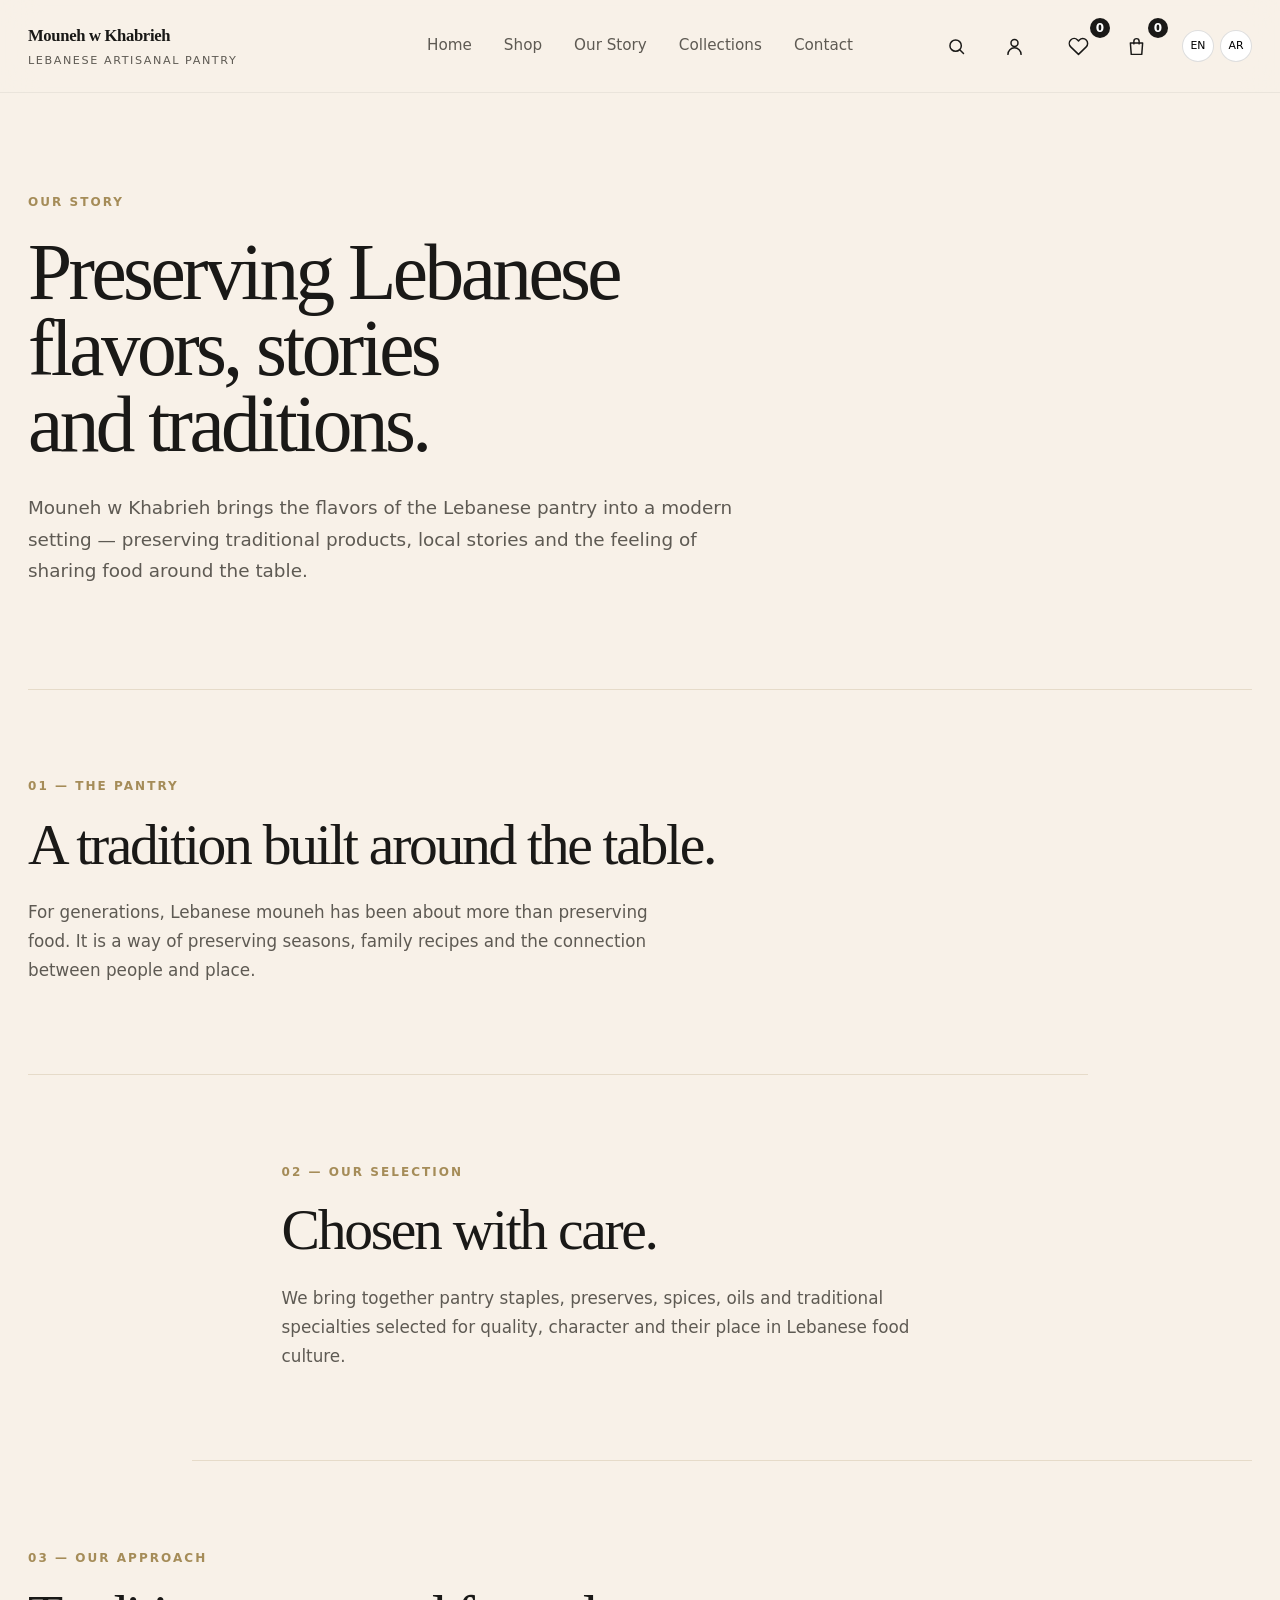
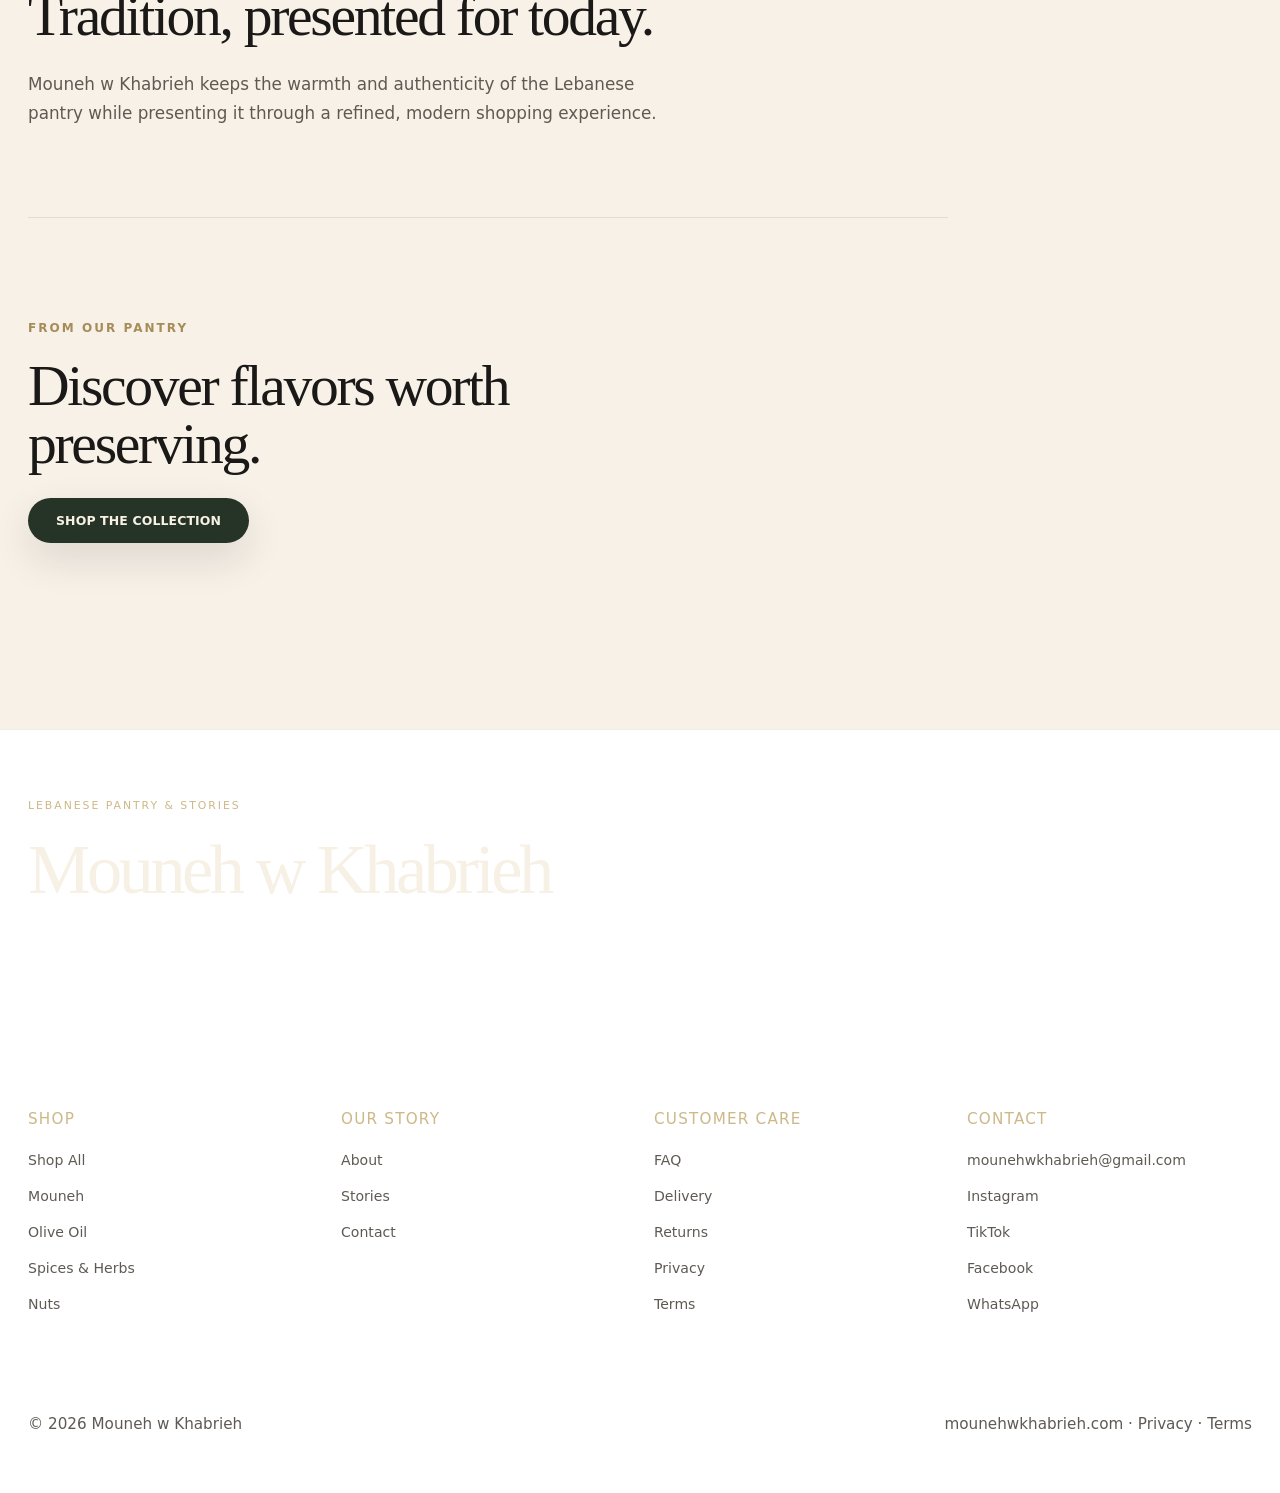
==== commit 784009a2: "оновлення" ====
--- a/about.html
+++ b/about.html
@@ -12,51 +12,41 @@
   <link rel="stylesheet" href="css/global.css" />
   <link rel="stylesheet" href="css/index.css" />
   <link rel="stylesheet" href="css/responsive.css" />
+  <link rel="stylesheet" href="css/about.css" />
 </head>
-<body>
+<body class="homepage-body">
   <div id="site-header"></div>
   <main class="page-shell about-page">
-    <section class="hero-panel about-hero">
-      <div class="hero-copy">
+    <section class="about-story-hero">
+      <div class="about-story-intro">
         <span class="eyebrow">Our story</span>
-        <h1>Preserving Lebanese pantry heritage with thoughtful care.</h1>
-        <p>We bring the craft of mouneh, spices, preserves and gifts to a modern table through stories, provenance and premium presentation.</p>
-      </div>
-      <div class="hero-visual about-hero-image"></div>
-    </section>
-
-    <section class="section section-story-text split-panel">
-      <div class="story-image story-image-2" aria-hidden="true"></div>
-      <div class="story-copy">
-        <span>Heritage in every jar</span>
-        <h2>Our pantry is built from recipes passed through generations.</h2>
-        <p>Every product is a chapter of Lebanese hospitality, selected to reflect the warmth and authenticity of home cooking. We source ingredients carefully and celebrate the people behind them.</p>
+        <h1><span>Preserving Lebanese</span><span>flavors, stories</span><span>and traditions.</span></h1>
+        <p>Mouneh w Khabrieh brings the flavors of the Lebanese pantry into a modern setting — preserving traditional products, local stories and the feeling of sharing food around the table.</p>
       </div>
     </section>
 
-    <section class="section section-values">
-      <div class="section-heading">
-        <span>What we believe</span>
-        <h2>Principles that shape our pantry.</h2>
-      </div>
-      <div class="values-grid">
-        <article>
-          <strong>Responsibility</strong>
-          <p>Each item is chosen for its traceable origin and consistent quality.</p>
-        </article>
-        <article>
-          <strong>Refinement</strong>
-          <p>We present traditional recipes in a contemporary and elevated way.</p>
-        </article>
-        <article>
-          <strong>Storytelling</strong>
-          <p>We highlight the people, places and recipes behind each product.</p>
-        </article>
-        <article>
-          <strong>Trust</strong>
-          <p>Careful packaging, thoughtful shipping, and honest service.</p>
-        </article>
-      </div>
+    <section class="about-story-section about-story-section--pantry">
+      <span class="about-story-eyebrow">01 — The Pantry</span>
+      <h2>A tradition built around the table.</h2>
+      <p>For generations, Lebanese mouneh has been about more than preserving food. It is a way of preserving seasons, family recipes and the connection between people and place.</p>
+    </section>
+
+    <section class="about-story-section about-story-section--selection">
+      <span class="about-story-eyebrow">02 — Our Selection</span>
+      <h2>Chosen with care.</h2>
+      <p>We bring together pantry staples, preserves, spices, oils and traditional specialties selected for quality, character and their place in Lebanese food culture.</p>
+    </section>
+
+    <section class="about-story-section about-story-section--approach">
+      <span class="about-story-eyebrow">03 — Our Approach</span>
+      <h2>Tradition, presented for today.</h2>
+      <p>Mouneh w Khabrieh keeps the warmth and authenticity of the Lebanese pantry while presenting it through a refined, modern shopping experience.</p>
+    </section>
+
+    <section class="about-story-cta">
+      <span class="about-story-eyebrow">From Our Pantry</span>
+      <h2>Discover flavors worth preserving.</h2>
+      <a class="button button-primary" href="shop.html">Shop the Collection</a>
     </section>
   </main>
   <div id="site-footer"></div>
--- a/css/global.css
+++ b/css/global.css
@@ -88,9 +88,8 @@
 .site-header.scrolled { background: rgba(248,241,232,.96); box-shadow: 0 10px 35px rgba(23,25,20,.06); }
 .header-inner { max-width: 1440px; min-height: 88px; padding: 16px 40px; }
 .brand-logo { min-width: 255px; }
-.brand-mark { width: 48px; height: 48px; border-radius: 50%; background: var(--olive); font-family: Georgia,serif; font-size: .82rem; letter-spacing: -.08em; }
-.brand-mark span { color: #c9b27d; margin: 0 1px; }
 .brand-name { font-family: Georgia,serif; font-size: 1.18rem; font-weight: 500; letter-spacing: -.02em; }
+.brand-name-ar { display:none; }
 .brand-logo small { font-size: .68rem; text-transform: uppercase; letter-spacing: .13em; }
 .desktop-nav { gap: clamp(17px,1.7vw,30px); }
 .desktop-nav a { position: relative; color: var(--charcoal); font-size: .88rem; }
@@ -131,8 +130,6 @@
 .product-image-link { overflow:hidden; background:#ddd1bf; }
 .product-image { aspect-ratio:4/5; min-height:0; background-image:var(--product-image),linear-gradient(135deg,#ede3d4,#cbbca4); background-size:cover; background-position:center; transition:transform .55s cubic-bezier(.2,.7,.2,1),background-image .2s; }
 .product-image:hover { transform:scale(1.025); background-image:var(--product-image-alt),linear-gradient(135deg,#ede3d4,#cbbca4); }
-.image-fallback-label { position:absolute; inset:auto 18px 18px; color:rgba(37,52,38,.48); font:italic .84rem Georgia,serif; }
-.product-image.has-real-image .image-fallback-label { display:none; }
 .product-card-body { padding:18px 0 0; gap:8px; }
 .product-card-meta { min-height:25px; }
 .product-category,.product-size { color:#777166; font-size:.68rem; text-transform:uppercase; letter-spacing:.12em; }
@@ -142,8 +139,10 @@
 .product-price { font-size:.92rem; }
 .product-old-price { font-size:.82rem; }
 .product-actions { align-items:center; flex-wrap:nowrap; margin-top:8px; }
-.wishlist-button { width:42px; height:42px; flex:0 0 42px; border:1px solid rgba(28,28,25,.18); background:transparent; border-radius:50%; font-size:1.25rem; color:var(--olive); padding:0; }
-.wishlist-button.is-saved { background:var(--olive); color:#fff; }
+.wishlist-button { width:42px; height:42px; flex:0 0 42px; display:grid; place-items:center; padding:0; border:1px solid rgba(28,28,25,.18); border-radius:50%; background:transparent; color:var(--olive); font-size:1.25rem; line-height:1; transition:color .18s ease; }
+.wishlist-button.is-saved { color:var(--olive); }
+.wishlist-button:focus:not(:focus-visible) { outline:0; }
+.wishlist-button:focus-visible { outline:2px solid rgba(37,52,38,.42); outline-offset:2px; }
 .add-cart-button { flex:1; background:transparent; color:var(--olive); border:1px solid var(--olive); box-shadow:none; }
 .add-cart-button:hover { background:var(--olive); color:#fff; }
 
@@ -176,7 +175,6 @@
 @media (max-width:520px) {
   .page-shell { padding-inline:16px; }
   .header-inner { padding-inline:12px; gap:4px; }
-  .brand-mark { width:38px; height:38px; }
   .brand-name { font-size:.98rem; }
   .icon-button { width:36px; height:36px; }
   .product-grid,.bestseller-grid { gap:28px 12px; }
@@ -208,7 +206,6 @@
 }
 .product-card:hover .product-packshot { transform:scale(1.035); }
 .product-image.has-real-image::before { opacity:.06; }
-.product-image.has-real-image .image-fallback-label { display:none; }
 .add-cart-button:disabled { color:var(--muted); border-color:rgba(28,28,25,.16); cursor:not-allowed; opacity:.72; }
 .add-cart-button:disabled:hover { background:transparent; color:var(--muted); transform:none; }
 @media(max-width:520px) {
@@ -298,17 +295,6 @@
   align-items: center;
   gap: 12px;
   color: var(--text);
-}
-
-.brand-mark {
-  width: 45px;
-  height: 45px;
-  display: grid;
-  place-items: center;
-  border-radius: 12px;
-  background: var(--text);
-  color: #fff;
-  font-weight: 700;
 }
 
 .brand-name {
@@ -469,6 +455,9 @@
   border: 1px solid rgba(26, 25, 23, 0.12);
 }
 
+.global-search-form { display:block; }
+.search-submit { display:none; }
+
 .search-suggestions {
   margin-top: 24px;
   display: grid;
@@ -765,6 +754,13 @@
   font-weight: 700;
 }
 
+.product-description {
+  margin: 0;
+  color: var(--muted);
+  font-size: .85rem;
+  line-height: 1.45;
+}
+
 .product-copy {
   color: var(--muted);
   margin: 0;
@@ -987,7 +983,6 @@
   }
 
   .brand-logo { gap:13px; }
-  .brand-mark { width:50px; height:50px; }
   .brand-name { font-size:1.04rem; font-weight:700; }
   .brand-logo small { font-size:.7rem; letter-spacing:.14em; }
 
--- a/css/index.css
+++ b/css/index.css
@@ -1457,27 +1457,18 @@
 @media(max-width:768px) {
   .homepage .prefooter-commerce { min-height:470px; margin-top:20px; }
   .homepage .prefooter-commerce-image-origin {
-    width:calc(28% + 34px);
-    flex-basis:calc(28% + 34px);
-    object-position:center 62%;
-    -webkit-mask-image:linear-gradient(90deg,#000 0%,#000 calc(100% - 58px),transparent 100%);
-    mask-image:linear-gradient(90deg,#000 0%,#000 calc(100% - 58px),transparent 100%);
+    width:100%;
+    flex-basis:100%;
+    object-position:center 48%;
+    background:#d8cfbf;
+    -webkit-mask-image:none;
+    mask-image:none;
   }
   .homepage .prefooter-commerce-image-harvest {
-    width:calc(31% + 46px);
-    flex-basis:calc(31% + 46px);
-    margin-left:-58px;
-    object-position:center 62%;
-    -webkit-mask-image:linear-gradient(90deg,transparent 0,#000 58px,#000 calc(100% - 76px),transparent 100%);
-    mask-image:linear-gradient(90deg,transparent 0,#000 58px,#000 calc(100% - 76px),transparent 100%);
+    display:none;
   }
   .homepage .prefooter-commerce-image-product {
-    width:calc(41% + 54px);
-    flex-basis:calc(41% + 54px);
-    margin-left:-76px;
-    object-position:43% 57%;
-    -webkit-mask-image:linear-gradient(90deg,transparent 0,rgba(0,0,0,.1) 11px,rgba(0,0,0,.58) 45px,#000 76px,#000 100%);
-    mask-image:linear-gradient(90deg,transparent 0,rgba(0,0,0,.1) 11px,rgba(0,0,0,.58) 45px,#000 76px,#000 100%);
+    display:none;
   }
   .homepage .prefooter-commerce::after {
     background:linear-gradient(180deg,rgba(22,29,22,.08) 18%,rgba(22,29,22,.42) 48%,rgba(22,29,22,.94) 100%);
@@ -1499,6 +1490,17 @@
 }
 
 @media(max-width:768px) {
+  .homepage .hero-panel {
+    background-image:
+      linear-gradient(rgba(248,241,232,.66),rgba(248,241,232,.66)),
+      url('../assets/images/фонвивіски.png');
+    background-size:cover;
+    background-position:center 34%;
+    background-repeat:no-repeat;
+  }
+}
+
+@media(max-width:768px) {
   .homepage .section-editorial-transition::after { display:none; }
   .homepage ~ #site-footer .site-footer::after { display:none; }
 }
--- a/css/responsive.css
+++ b/css/responsive.css
@@ -52,3 +52,1429 @@
     grid-template-columns: 1fr;
   }
 }
+
+/* Premium homepage mobile composition. Desktop remains governed by the existing rules. */
+@media (max-width: 768px) {
+  .homepage-body .site-header {
+    border-bottom-color:rgba(74,70,58,.045);
+    box-shadow:none;
+  }
+
+  .homepage-body .header-inner {
+    min-height:72px;
+    padding:8px 20px;
+    gap:6px;
+    justify-content:space-between;
+  }
+
+  .homepage-body .brand-logo {
+    min-width:0;
+    flex:1 1 auto;
+    gap:10px;
+    margin-right:12px;
+    align-items:center;
+  }
+
+  .homepage-body .brand-logo>div {
+    width:auto;
+    min-width:0;
+  }
+
+  .homepage-body .brand-name {
+    display:flex;
+    overflow:visible;
+    font-size:1.125rem;
+    font-weight:600;
+    line-height:1;
+    letter-spacing:-.01em;
+    white-space:nowrap;
+    align-items:center;
+  }
+
+  .homepage-body .brand-name-ar {
+    display:block;
+    width:fit-content;
+    margin-top:4px;
+    color:var(--gold);
+    font-family:Arial,Tahoma,sans-serif;
+    font-size:.8125rem;
+    font-weight:500;
+    line-height:1.1;
+    white-space:nowrap;
+  }
+
+  .homepage-body .brand-logo small {
+    display:none;
+  }
+
+  .homepage-body .header-actions {
+    flex:0 0 auto;
+    gap:0;
+    align-items:center;
+  }
+  .homepage-body .header-actions .account-button { display:none; }
+  .homepage-body .header-actions .mobile-menu-toggle { order:1; }
+  .homepage-body .header-actions .icon-button {
+    width:38px;
+    height:44px;
+    flex:0 0 38px;
+    align-self:center;
+  }
+  .homepage-body .header-actions .ui-icon { width:23px; height:23px; }
+  .homepage-body .header-actions .count-badge {
+    top:1px;
+    right:0;
+    min-width:15px;
+    height:15px;
+    padding-inline:3px;
+    font-size:.54rem;
+    line-height:15px;
+  }
+
+  .homepage.page-shell { padding-inline:20px; }
+  .homepage { --section-space:clamp(60px,15vw,72px); --major-space:clamp(64px,16vw,76px); }
+  .homepage .section { padding-block:var(--section-space); }
+
+  .homepage .hero-panel {
+    min-height:0;
+    grid-template-columns:1fr;
+    gap:32px;
+    padding:30px 0 0;
+  }
+  .homepage .hero-copy { max-width:none; padding:0; }
+  .homepage .hero-copy .eyebrow {
+    padding:0;
+    background:transparent;
+    color:var(--gold);
+    font-size:.75rem;
+    font-weight:600;
+    letter-spacing:.15em;
+  }
+  .homepage .hero-copy h1 {
+    max-width:390px;
+    margin-top:20px;
+    font-size:53px;
+    line-height:.95;
+    letter-spacing:-.025em;
+  }
+  .homepage .hero-copy h1 .hero-title-line {
+    display:block;
+    white-space:nowrap;
+  }
+  .homepage .hero-note {
+    display:none!important;
+  }
+  .homepage .hero-copy>p:not(.hero-note) {
+    max-width:95%;
+    margin:24px 0 26px;
+    font-size:1.0625rem;
+    line-height:1.55;
+  }
+  .homepage .hero-actions {
+    display:flex;
+    gap:18px;
+    flex-direction:column;
+    align-items:stretch;
+  }
+  .homepage .hero-actions .button-primary {
+    width:100%;
+    height:76px;
+    min-height:76px;
+    padding:18px;
+    border-radius:19px;
+    font-size:.9375rem;
+    font-weight:700;
+    letter-spacing:.06em;
+    text-align:center;
+  }
+  .homepage .hero-actions>a.button.button-secondary {
+    display:inline-flex;
+    width:auto!important;
+    min-width:0!important;
+    min-height:0!important;
+    padding:0!important;
+    gap:10px;
+    align-items:center;
+    color:#20251e;
+    border:0!important;
+    border-bottom:0!important;
+    border-radius:0!important;
+    background:transparent!important;
+    box-shadow:none!important;
+    font-size:.875rem;
+    font-weight:700;
+    letter-spacing:.04em;
+    text-decoration:none!important;
+  }
+  .homepage .hero-actions>a.button.button-secondary::before { display:none!important; }
+  .homepage .hero-actions>a.button.button-secondary::after {
+    content:"→";
+    position:static!important;
+    inset:auto!important;
+    display:inline-block!important;
+    width:auto;
+    height:auto;
+    margin:0;
+    border:0!important;
+    border-radius:0!important;
+    background:none!important;
+    box-shadow:none!important;
+    transform:none!important;
+  }
+  .homepage .hero-note {
+    gap:10px;
+    margin-top:19px!important;
+    padding-top:12px;
+    font-size:.8125rem!important;
+    line-height:1.4;
+  }
+  .homepage .hero-visual { width:100%; padding:0; }
+  .homepage .hero-visual::before { display:none; }
+  .homepage .hero-image,
+  .homepage .hero-image.has-lifestyle-image {
+    min-height:0;
+    aspect-ratio:4 / 5;
+    border-radius:0;
+    box-shadow:0 12px 28px rgba(45,43,35,.09);
+    background-position:center 55%;
+  }
+  .homepage .hero-media-caption { display:none; }
+
+  .homepage .section-intro {
+    padding-top:clamp(56px,14vw,68px);
+    padding-bottom:clamp(56px,14vw,68px);
+  }
+  .homepage .section-heading { margin-bottom:28px; }
+  .homepage .section-heading span { margin-bottom:10px; font-size:.64rem; }
+  .homepage .section-intro .section-heading h2 {
+    max-width:400px;
+    font-size:clamp(2.65rem,11.5vw,3.35rem);
+    line-height:.98;
+  }
+  .homepage .section-intro .category-grid {
+    grid-template-columns:repeat(2,minmax(0,1fr));
+    grid-template-rows:auto;
+    gap:14px;
+  }
+  .homepage .category-tile,
+  .homepage .category-tile-1,
+  .homepage .category-tile-2,
+  .homepage .category-tile-5 {
+    grid-column:auto;
+    grid-row:auto;
+    min-height:0;
+    aspect-ratio:1 / 1.06;
+    padding:18px 16px;
+  }
+  .homepage .category-tile:first-child,
+  .homepage .category-tile:last-child {
+    grid-column:1 / -1;
+    min-height:0;
+    aspect-ratio:1.75 / 1;
+  }
+  .homepage .category-tile div { align-self:end; }
+  .homepage .category-index { bottom:calc(100% + 12px); font-size:.58rem; }
+  .homepage .category-tile strong { font-size:clamp(1.12rem,5vw,1.42rem); line-height:1.08; }
+  .homepage .category-tile p { display:none; }
+  .homepage .category-tile::after {
+    right:12px;
+    bottom:12px;
+    width:26px;
+    height:26px;
+    font-size:.9rem;
+    line-height:24px;
+  }
+
+  .homepage .section-featured { padding-block:clamp(60px,15vw,72px); }
+  .homepage .section-featured .section-heading {
+    margin-bottom:24px;
+    padding-right:0;
+  }
+  .homepage .section-featured .section-heading h2 {
+    max-width:390px;
+    font-size:clamp(2.625rem,11.5vw,3rem);
+    line-height:.97;
+  }
+  .homepage .section-featured .section-view-all {
+    position:static;
+    display:inline-flex;
+    margin-top:14px;
+    padding-bottom:4px;
+    font-size:.62rem;
+  }
+  .homepage .section-featured .product-grid,
+  .homepage .signature-card-grid {
+    display:grid;
+    grid-auto-flow:row;
+    grid-auto-columns:unset;
+    grid-template-columns:repeat(2,minmax(0,1fr));
+    gap:12px;
+    margin-right:0;
+    padding:0;
+    overflow:visible;
+    scroll-snap-type:none;
+  }
+  .homepage .section-featured .product-card,
+  .homepage .signature-card-grid .product-card {
+    height:100%;
+    grid-template-rows:auto 1fr;
+  }
+  .homepage .section-featured .product-image,
+  .homepage .signature-card-grid .product-image {
+    aspect-ratio:1 / 1.05;
+    padding:5px;
+  }
+  .homepage .section-featured .product-packshot,
+  .homepage .signature-card-grid .product-packshot {
+    max-width:none;
+    object-fit:contain;
+    object-position:center;
+  }
+  .homepage .section-featured .product-card-body,
+  .homepage .signature-card-grid .product-card-body {
+    min-width:0;
+    padding:10px 10px 11px;
+    gap:4px;
+  }
+  .homepage .section-featured .product-card-meta,
+  .homepage .signature-card-grid .product-card-meta { min-height:18px; }
+  .homepage .section-featured .product-category,
+  .homepage .signature-card-grid .product-category {
+    font-size:.625rem;
+    line-height:1.25;
+    letter-spacing:.11em;
+  }
+  .homepage .section-featured .product-title,
+  .homepage .signature-card-grid .product-title {
+    min-height:2.1em;
+    display:-webkit-box;
+    overflow:hidden;
+    font-size:clamp(1.12rem,5.15vw,1.35rem);
+    line-height:1.05;
+    -webkit-box-orient:vertical;
+    -webkit-line-clamp:2;
+  }
+  .homepage .section-featured .product-size,
+  .homepage .signature-card-grid .product-size { font-size:.68rem; }
+  .homepage .section-featured .product-price,
+  .homepage .signature-card-grid .product-price { font-size:1rem; }
+  .homepage .section-featured .product-actions,
+  .homepage .signature-card-grid .product-actions {
+    gap:6px;
+    margin-top:4px;
+  }
+  .homepage .section-featured .wishlist-button,
+  .homepage .signature-card-grid .wishlist-button {
+    width:40px;
+    height:40px;
+    flex-basis:40px;
+  }
+  .homepage .section-featured .add-cart-button,
+  .homepage .signature-card-grid .add-cart-button {
+    min-height:40px;
+    padding:8px 4px;
+    font-size:.56rem;
+    letter-spacing:.08em;
+  }
+}
+
+@media (max-width: 430px) {
+  .homepage-body .brand-logo small { display:none; }
+}
+
+@media (max-width: 380px) {
+  .homepage-body .header-inner { padding-inline:12px; gap:4px; }
+  .homepage-body .brand-logo { gap:10px; margin-right:6px; }
+  .homepage-body .brand-name { font-size:1.125rem; letter-spacing:-.055em; }
+  .homepage-body .header-actions .icon-button { width:36px; flex-basis:36px; }
+  .homepage .section-intro .category-grid,
+  .homepage .section-featured .product-grid,
+  .homepage .signature-card-grid { gap:12px 10px; }
+}
+
+@media (max-width: 375px) {
+  .homepage .hero-copy h1 { font-size:51px; }
+}
+
+@media (max-width: 349px) {
+  .homepage .section-featured .product-grid,
+  .homepage .signature-card-grid { grid-template-columns:1fr; }
+}
+
+/* Homepage product cards: compact, uncropped mobile presentation. */
+@media (min-width: 350px) and (max-width: 768px) {
+  .homepage .section-featured {
+    width:calc(100% + 16px);
+    max-width:none;
+    margin-inline:-8px;
+  }
+
+  .homepage .section-featured .section-heading h2 {
+    font-size:clamp(2.35rem,10.4vw,2.7rem);
+  }
+
+  .homepage .section-featured .product-grid {
+    grid-template-columns:repeat(2,minmax(0,1fr));
+    column-gap:8px;
+    row-gap:7px;
+    align-items:stretch;
+  }
+
+  .homepage .section-featured .product-card {
+    position:relative;
+    display:flex;
+    min-width:0;
+    width:100%;
+    max-width:none;
+    min-height:0;
+    height:auto;
+    max-height:340px;
+    flex-direction:column;
+    overflow:hidden;
+    border-radius:22px;
+    border-color:rgba(79,70,54,.1);
+    box-shadow:0 8px 22px rgba(45,43,35,.055);
+  }
+
+  .homepage .section-featured .product-image-link {
+    display:block;
+    flex:0 0 auto;
+    overflow:hidden;
+    background:#fff;
+  }
+
+  .homepage .section-featured .product-image {
+    width:100%;
+    height:clamp(130px,34vw,145px);
+    min-height:0;
+    aspect-ratio:auto;
+    padding:9px 9px 6px;
+    place-items:center;
+    overflow:hidden;
+    background:#fff;
+    box-shadow:inset 0 -1px rgba(185,166,137,.16);
+  }
+
+  .homepage .section-featured .product-packshot,
+  .homepage .section-featured .product-image[data-image-src$="olives-stuffed-with-chili.jpg"] .product-packshot,
+  .homepage .section-featured .product-image[data-image-src$="pickled-cucumbers.jpg"] .product-packshot {
+    width:84%;
+    height:88%;
+    max-width:84%;
+    max-height:88%;
+    object-fit:contain;
+    object-position:center;
+    transform:none;
+  }
+
+  .homepage .section-featured .product-image[data-image-src$="thyme-labneh-rounds.jpg"] .product-packshot,
+  .homepage .section-featured .product-image[data-image-src$="berry-jam.png"] .product-packshot,
+  .homepage .section-featured .product-image[data-image-src$="cornichons.png"] .product-packshot {
+    width:90%;
+    height:92%;
+    max-width:90%;
+    max-height:92%;
+  }
+
+  .homepage .section-featured .product-image[data-image-src$="spicy-labneh-rounds.jpg"] .product-packshot,
+  .homepage .section-featured .product-image[data-image-src$="pickled-cucumbers.jpg"] .product-packshot {
+    width:93%;
+    height:94%;
+    max-width:93%;
+    max-height:94%;
+  }
+
+  .homepage .section-featured .product-image[data-image-src$="olives-stuffed-with-chili.jpg"] .product-packshot {
+    width:96%;
+    height:96%;
+    max-width:96%;
+    max-height:96%;
+  }
+
+  .homepage .section-featured .product-card-body,
+  .homepage .section-featured .details-pending .product-card-body {
+    display:flex;
+    min-height:0;
+    padding:12px 12px 10px;
+    gap:0;
+    flex:1 1 auto;
+    flex-direction:column;
+  }
+
+  .homepage .section-featured .product-card-meta {
+    min-height:14px;
+    gap:4px;
+    margin-bottom:4px;
+  }
+
+  .homepage .section-featured .product-category {
+    font-size:.59rem;
+    line-height:1.2;
+    letter-spacing:.11em;
+  }
+
+  .homepage .section-featured .product-badge {
+    top:10px;
+    left:10px;
+    max-width:calc(100% - 24px);
+    min-height:24px;
+    padding:4px 7px;
+    font-size:.52rem;
+    letter-spacing:.06em;
+  }
+
+  .homepage .section-featured .product-title {
+    display:-webkit-box;
+    min-height:2.14em;
+    max-height:2.14em;
+    overflow:hidden;
+    font-size:clamp(1.0625rem,4.55vw,1.1875rem);
+    line-height:1.07;
+    -webkit-box-orient:vertical;
+    -webkit-line-clamp:2;
+    margin-bottom:6px;
+  }
+
+  .homepage .section-featured .product-size {
+    font-size:.65rem;
+    line-height:1.2;
+    margin-bottom:3px;
+  }
+
+  .homepage .section-featured .product-line { margin:0 0 2px; }
+  .homepage .section-featured .product-price {
+    font-size:.94rem;
+    line-height:1.2;
+  }
+
+  .homepage .section-featured .product-actions,
+  .homepage .section-featured .details-pending .product-actions {
+    width:100%;
+    min-height:40px;
+    gap:0;
+    margin-top:auto;
+    padding-top:0;
+    align-items:center;
+    justify-content:stretch;
+  }
+
+  .homepage .section-featured .wishlist-button {
+    position:absolute;
+    top:10px;
+    right:10px;
+    z-index:4;
+    width:44px;
+    height:44px;
+    flex:0 0 44px;
+    border-color:rgba(52,66,51,.2);
+    background:rgba(255,253,249,.88);
+    backdrop-filter:blur(4px);
+    font-size:1.05rem;
+  }
+
+  .homepage .section-featured .add-cart-button {
+    width:100%;
+    flex:1 1 100%;
+    min-width:0;
+    height:40px;
+    min-height:40px;
+    max-height:40px;
+    padding:7px 8px;
+    color:#f8f1e5;
+    border:1px solid #253426;
+    border-radius:22px;
+    background:#253426;
+    font-size:.58rem;
+    letter-spacing:.08em;
+    text-align:center;
+  }
+
+  .homepage .section-featured .details-pending .product-actions::after {
+    content:"Coming soon";
+    display:flex;
+    min-width:0;
+    min-height:40px;
+    padding:7px 8px;
+    flex:1 1 auto;
+    align-items:center;
+    justify-content:center;
+    color:#81796c;
+    border:1px solid rgba(52,66,51,.22);
+    border-radius:22px;
+    background:rgba(238,229,214,.62);
+    font-size:.58rem;
+    font-weight:600;
+    letter-spacing:.08em;
+    text-transform:uppercase;
+  }
+}
+
+/* Final mobile homepage rhythm: content-driven sections without desktop spacing leaks. */
+@media (max-width: 768px) {
+  .homepage-body #site-header {
+    position:sticky;
+    top:0;
+    z-index:50;
+  }
+
+  .homepage-body .site-header {
+    position:relative;
+    top:auto;
+    z-index:auto;
+    background:rgba(248,241,232,.97);
+    border-bottom-color:rgba(74,70,58,.07);
+    -webkit-backdrop-filter:blur(10px);
+    backdrop-filter:blur(10px);
+  }
+
+  .homepage-body .site-header.scrolled {
+    background:rgba(248,241,232,.98);
+    box-shadow:0 7px 20px rgba(23,25,20,.045);
+  }
+
+  .homepage-body .header-actions .icon-button {
+    width:42px;
+    height:44px;
+    flex-basis:42px;
+    -webkit-tap-highlight-color:transparent;
+  }
+
+  .homepage-body .header-actions .icon-button:hover,
+  .homepage-body .header-actions .icon-button:focus,
+  .homepage-body .header-actions .icon-button:focus-visible,
+  .homepage-body .header-actions .icon-button:active,
+  .homepage-body .header-actions .icon-button[aria-expanded="true"],
+  .homepage-body .header-actions .icon-button[aria-pressed="true"] {
+    outline:0;
+    background:transparent;
+    box-shadow:none;
+  }
+
+  .homepage-body .header-actions .icon-button:focus-visible {
+    color:var(--gold);
+  }
+
+  .homepage-body .header-actions .ui-icon {
+    width:24px;
+    height:24px;
+  }
+
+  .homepage .hero-visual {
+    display:none;
+  }
+
+  .homepage .hero-panel {
+    padding-top:0;
+  }
+
+  .homepage .hero-copy .eyebrow {
+    font-size:.9375rem;
+    font-weight:600;
+    letter-spacing:.18em;
+  }
+
+  .homepage .hero-copy h1 {
+    max-width:94%;
+    margin:30px 0 36px;
+    line-height:.95;
+  }
+
+  .homepage .hero-copy>p:not(.hero-note) {
+    max-width:92%;
+    margin:0 0 42px;
+    font-size:1.0625rem;
+    line-height:1.5;
+  }
+
+  .homepage .hero-actions {
+    gap:26px;
+  }
+
+  .homepage .hero-actions .button-primary {
+    height:66px;
+    min-height:66px;
+    display:flex;
+    align-items:center;
+    justify-content:center;
+    border-radius:18px;
+    box-shadow:none;
+    transition:background-color .2s ease, opacity .2s ease, transform .2s ease;
+  }
+
+  .homepage .hero-actions .button-primary:active {
+    opacity:.92;
+    transform:translateY(1px);
+  }
+
+  .homepage .hero-actions>a.button.button-secondary {
+    padding-bottom:4px!important;
+    color:var(--olive);
+    border-bottom:1px solid rgba(157,130,77,.24)!important;
+    font-weight:600;
+    letter-spacing:.09em;
+    line-height:1.25;
+    transition:border-color .2s ease, color .2s ease;
+  }
+
+  .homepage .hero-actions>a.button.button-secondary:active {
+    color:var(--muted);
+    border-bottom-color:var(--home-gold)!important;
+  }
+
+  .homepage .hero-actions>a.button.button-secondary::after {
+    color:var(--gold);
+    opacity:.68;
+  }
+
+  .homepage .hero-note {
+    margin-top:26px!important;
+    padding-top:20px;
+    gap:12px;
+    font-size:.875rem!important;
+    line-height:1.35;
+  }
+
+  .homepage .hero-note span {
+    flex:0 0 24px;
+  }
+
+  .homepage .section-intro {
+    padding-bottom:0;
+  }
+
+  .homepage .section-intro .category-grid {
+    gap:15px;
+  }
+
+  .homepage .section-featured {
+    padding-top:56px;
+    padding-bottom:40px;
+  }
+
+  .homepage .section-story-text {
+    min-height:0;
+    padding-top:0;
+    padding-bottom:0;
+  }
+
+  .homepage .section-story-text .story-image-wrap {
+    margin:0;
+  }
+
+  .homepage .section-story-text .story-copy {
+    min-height:0;
+    padding:48px 49px;
+  }
+
+  .homepage .section-story-text .story-copy h2 {
+    margin:26px 0 30px;
+    font-size:clamp(2.2rem,9vw,3rem);
+  }
+
+  .homepage .section-story-text .story-copy p {
+    margin-bottom:30px;
+  }
+
+  .homepage .section-story-text .story-copy::after {
+    width:max-content;
+    max-width:100%;
+    margin-top:42px;
+    padding-top:14px;
+    font-size:.56rem;
+    letter-spacing:.09em;
+    white-space:nowrap;
+  }
+
+  .homepage .section-values {
+    padding-top:80px;
+    padding-bottom:32px;
+  }
+
+  .homepage .section-values .section-heading {
+    margin-bottom:24px;
+  }
+
+  .homepage .section-values .section-heading h2 {
+    max-width:none;
+    font-size:clamp(1.25rem,6.15vw,1.67rem);
+    white-space:nowrap;
+  }
+
+  .homepage .section-values .values-grid {
+    column-gap:30px;
+    row-gap:50px;
+  }
+
+  .homepage .section-values .values-grid article {
+    padding-top:22px;
+  }
+
+  .homepage .section-values .value-number {
+    margin-bottom:20px;
+  }
+
+  .homepage .section-editorial-transition {
+    min-height:0;
+    padding-top:48px;
+    padding-bottom:60px;
+  }
+
+  .homepage .section-editorial-transition h2 {
+    margin-top:30px;
+    margin-bottom:32px;
+  }
+
+  .homepage .editorial-transition-rule {
+    margin-bottom:28px;
+  }
+
+  .homepage .prefooter-commerce {
+    margin-top:0;
+  }
+
+  .homepage ~ #site-footer .site-footer {
+    padding-bottom:44px;
+  }
+
+  .homepage ~ #site-footer .footer-brand {
+    margin-bottom:38px;
+    padding-bottom:34px;
+  }
+
+  .homepage ~ #site-footer .footer-brand strong {
+    max-width:100%;
+    font-size:clamp(1.84rem,9.2vw,2.7rem);
+    margin-bottom:26px;
+    white-space:nowrap;
+  }
+
+  .homepage ~ #site-footer .footer-brand p {
+    margin:0;
+  }
+
+  .homepage ~ #site-footer .footer-grid {
+    grid-template-columns:minmax(0,.82fr) minmax(0,1.35fr);
+    column-gap:24px;
+    row-gap:48px;
+    margin-bottom:52px;
+  }
+
+  .homepage ~ #site-footer .footer-grid span {
+    margin-bottom:28px;
+    font-size:.95rem;
+    line-height:1.35;
+  }
+
+  .homepage ~ #site-footer .footer-grid a {
+    margin-bottom:18px;
+    font-size:1rem;
+    line-height:1.4;
+  }
+
+  .homepage ~ #site-footer .footer-grid div a:last-child {
+    margin-bottom:0;
+  }
+
+  .homepage ~ #site-footer .footer-grid a[href^="mailto:"] {
+    font-size:clamp(.8125rem,3.35vw,.9375rem);
+    overflow-wrap:anywhere;
+    word-break:normal;
+  }
+
+  .homepage ~ #site-footer .footer-bottom {
+    flex-direction:column;
+    align-items:flex-start;
+    margin-top:0;
+    padding-top:30px;
+    gap:16px;
+  }
+
+  .homepage ~ #site-footer .footer-bottom p {
+    margin:0;
+  }
+}
+
+@media (max-width: 380px) {
+  .homepage-body .header-inner {
+    min-height:72px;
+    padding-inline:10px;
+  }
+
+  .homepage-body .brand-logo {
+    margin-right:4px;
+  }
+
+  .homepage-body .brand-name {
+    font-size:1.0625rem;
+  }
+
+  .homepage-body .header-actions .icon-button {
+    width:42px;
+    flex-basis:42px;
+  }
+}
+
+@media (max-width: 480px) {
+  .homepage .hero-copy h1 {
+    margin-bottom:30px;
+    font-size:clamp(1.7rem,8.6vw,2.3rem);
+    line-height:.92;
+    white-space:nowrap;
+  }
+
+  .homepage .hero-copy h1 .hero-title-line:nth-child(-n+2) {
+    display:inline;
+  }
+
+  .homepage .hero-copy h1 .hero-title-line:last-child {
+    display:block;
+  }
+
+  .homepage .hero-copy>p:not(.hero-note) {
+    margin-bottom:35px;
+  }
+
+  .homepage .hero-actions {
+    gap:22px;
+  }
+
+  .homepage .section-intro {
+    padding-top:clamp(52px,14vw,60px);
+  }
+
+  .homepage .section-intro .section-heading {
+    margin-bottom:22px;
+  }
+
+  .homepage .section-intro .section-heading>span {
+    margin-bottom:8px;
+  }
+
+  .homepage .section-intro .section-heading h2 {
+    max-width:340px;
+    font-size:clamp(2rem,8.7vw,2.4rem);
+    line-height:.95;
+    text-wrap:balance;
+  }
+
+  .homepage .section-editorial-transition h2 {
+    font-size:clamp(1.5rem,7.5vw,2rem);
+    line-height:.98;
+  }
+
+  .homepage .section-editorial-transition h2 .editorial-heading-line {
+    display:block;
+    white-space:nowrap;
+  }
+}
+
+@media (prefers-reduced-motion: reduce) and (max-width: 768px) {
+  .homepage .hero-actions .button-primary,
+  .homepage .hero-actions>a.button.button-secondary {
+    transition:none;
+  }
+
+  .homepage .hero-actions .button-primary:active {
+    transform:none;
+  }
+}
+
+/* Premium mobile navigation drawer */
+@media (max-width: 768px) {
+  #site-header .site-search-overlay {
+    position:relative;
+    inset:auto;
+    z-index:49;
+    width:100%;
+    max-height:0;
+    overflow:hidden;
+    background:var(--bg);
+    border-top:0 solid var(--border);
+    border-bottom:0 solid var(--border);
+    opacity:0;
+    visibility:hidden;
+    transform:translateY(-7px);
+    transition:max-height .22s ease, opacity .2s ease, transform .22s ease, visibility .22s ease, border-width .22s ease;
+  }
+
+  #site-header .site-search-overlay.active {
+    max-height:min(70vh,520px);
+    border-top-width:1px;
+    border-bottom-width:1px;
+    opacity:1;
+    visibility:visible;
+    transform:translateY(0);
+  }
+
+  #site-header .site-search-overlay .search-panel {
+    width:100%;
+    max-height:none;
+    margin:0 auto;
+    padding:10px 12px 11px;
+    overflow:visible;
+    border-radius:0;
+    background:var(--bg);
+    box-shadow:none;
+  }
+
+  #site-header .site-search-overlay .search-panel h2,
+  #site-header .site-search-overlay .nav-close { display:none; }
+
+  #site-header .global-search-form {
+    height:58px;
+    display:grid;
+    grid-template-columns:minmax(0,1fr) 58px;
+    width:100%;
+  }
+
+  #site-header .global-search-form input {
+    width:100%;
+    height:58px;
+    min-width:0;
+    margin:0;
+    padding:0 17px;
+    border:1px solid rgba(37,52,38,.13);
+    border-right:0;
+    border-radius:14px 0 0 14px;
+    background:var(--surface);
+    color:var(--olive);
+    font-size:.875rem;
+    line-height:1;
+    outline:0;
+  }
+
+  #site-header .global-search-form input::placeholder {
+    color:rgba(37,52,38,.55);
+    opacity:1;
+  }
+
+  #site-header .global-search-form input:focus {
+    border-color:rgba(37,52,38,.38);
+    box-shadow:inset 0 0 0 1px rgba(37,52,38,.12);
+  }
+
+  #site-header .search-submit {
+    width:58px;
+    height:58px;
+    display:grid;
+    place-items:center;
+    padding:0;
+    border:1px solid var(--olive);
+    border-radius:0 14px 14px 0;
+    background:var(--olive);
+    color:#fff;
+  }
+
+  #site-header .search-submit .ui-icon { width:21px; height:21px; }
+  #site-header .search-submit:focus-visible {
+    outline:2px solid var(--gold);
+    outline-offset:2px;
+  }
+
+  #site-header .search-suggestions {
+    max-height:calc(min(70vh,520px) - 80px);
+    margin:8px 0 0;
+    gap:6px;
+    overflow-y:auto;
+  }
+
+  #site-header .search-suggestion,
+  #site-header .suggestion-note {
+    margin:0;
+    padding:11px 14px;
+    border-radius:10px;
+    background:var(--surface);
+    font-size:.875rem;
+  }
+
+  .mobile-menu-overlay {
+    display:block;
+    background:rgba(18,24,18,.42);
+    backdrop-filter:blur(3px);
+    transition:opacity .36s ease, visibility .36s ease;
+  }
+
+  .mobile-menu-overlay .mobile-menu-panel {
+    width:min(430px,100%);
+    min-height:100vh;
+    min-height:100dvh;
+    max-height:100vh;
+    max-height:100dvh;
+    padding:calc(22px + env(safe-area-inset-top)) 24px calc(24px + env(safe-area-inset-bottom));
+    display:flex;
+    flex-direction:column;
+    overflow-x:hidden;
+    overflow-y:auto;
+    overscroll-behavior:contain;
+    background:var(--bg);
+    box-shadow:-24px 0 64px rgba(18,24,18,.13);
+    transform:translateX(100%);
+    transition:transform .38s cubic-bezier(.22,.7,.2,1);
+  }
+
+  .mobile-menu-overlay.active .mobile-menu-panel { transform:translateX(0); }
+
+  .mobile-menu-top {
+    display:block;
+    padding-bottom:18px;
+    border-bottom:1px solid rgba(37,52,38,.1);
+  }
+
+  .mobile-menu-brand { display:grid; width:100%; gap:3px; min-width:0; }
+  .mobile-menu-heading-row {
+    position:relative;
+    min-height:1.75rem;
+    padding-right:68px;
+  }
+  .mobile-menu-brand strong {
+    font-family:"Cormorant Garamond",Georgia,serif;
+    font-size:1.75rem;
+    font-weight:600;
+    line-height:1;
+    letter-spacing:-.025em;
+  }
+  .mobile-menu-kicker,
+  .mobile-menu-eyebrow {
+    color:var(--gold);
+    font-size:.65rem;
+    font-weight:700;
+    line-height:1.35;
+    letter-spacing:.18em;
+    text-transform:uppercase;
+  }
+  .mobile-menu-kicker { margin-top:7px; }
+  .mobile-menu-ar {
+    width:fit-content;
+    color:var(--muted);
+    font-size:.8rem;
+    font-weight:500;
+    line-height:1.25;
+  }
+
+  .mobile-menu-overlay .nav-close {
+    flex:0 0 50px;
+    width:50px;
+    height:50px;
+    position:absolute;
+    top:50%;
+    right:-4px;
+    display:grid;
+    place-items:center;
+    padding:0;
+    border:1px solid rgba(79,70,54,.13);
+    border-radius:50%;
+    background:transparent;
+    color:var(--olive);
+    font-size:1.45rem;
+    font-weight:300;
+    margin:0;
+    transform:translateY(-50%);
+  }
+
+  .mobile-menu-overlay .mobile-nav {
+    display:grid;
+    gap:0;
+    margin:22px 0 0;
+    border-top:1px solid rgba(37,52,38,.075);
+  }
+  .mobile-menu-overlay .mobile-nav a {
+    min-height:52px;
+    display:grid;
+    grid-template-columns:minmax(0,1fr) 14px;
+    align-items:center;
+    gap:16px;
+    border-bottom:1px solid rgba(37,52,38,.075);
+    color:var(--olive);
+  }
+  .mobile-nav-label {
+    font-family:"Cormorant Garamond",Georgia,serif;
+    font-size:1.42rem;
+    font-weight:600;
+    line-height:1;
+  }
+  .mobile-nav-marker {
+    width:7px;
+    height:7px;
+    justify-self:end;
+    border-right:1px solid rgba(37,52,38,.56);
+    border-bottom:1px solid rgba(37,52,38,.56);
+    transform:rotate(-45deg);
+  }
+  .mobile-nav a.is-active .mobile-nav-marker {
+    border-color:var(--gold);
+  }
+
+  .mobile-menu-utilities {
+    display:grid;
+    margin-top:16px;
+  }
+  .mobile-menu-eyebrow { margin-bottom:6px; }
+  .mobile-utility-row {
+    min-height:44px;
+    display:grid;
+    grid-template-columns:24px minmax(0,1fr) auto;
+    align-items:center;
+    gap:12px;
+    border-bottom:1px solid rgba(37,52,38,.065);
+    color:var(--olive);
+    font-size:.94rem;
+  }
+  .mobile-utility-row .ui-icon { width:19px; height:19px; }
+  .mobile-utility-row strong {
+    min-width:22px;
+    height:22px;
+    display:grid;
+    place-items:center;
+    border:1px solid rgba(37,52,38,.12);
+    border-radius:50%;
+    font-size:.64rem;
+    font-weight:700;
+  }
+  .mobile-language-label { margin-top:18px; }
+  .mobile-menu-overlay .language-switcher-mobile {
+    width:100%;
+    gap:0;
+    padding:3px;
+    border:1px solid rgba(37,52,38,.12);
+    border-radius:999px;
+    background:rgba(255,255,255,.38);
+  }
+  .mobile-menu-overlay .language-switcher-mobile .lang-button {
+    flex:1;
+    min-height:34px;
+    padding:4px 12px;
+    border:0;
+    background:transparent;
+    color:var(--muted);
+    font-size:.75rem;
+    font-weight:700;
+  }
+  .mobile-menu-overlay .language-switcher-mobile .lang-button[aria-pressed="true"] {
+    background:var(--olive);
+    color:var(--surface);
+  }
+
+  .mobile-menu-bottom {
+    display:flex;
+    align-items:baseline;
+    justify-content:space-between;
+    gap:18px;
+    margin-top:10px;
+    margin-bottom:auto;
+    padding-top:8px;
+    color:var(--muted);
+  }
+  .mobile-menu-bottom span {
+    font-family:"Cormorant Garamond",Georgia,serif;
+    font-size:1rem;
+    font-weight:600;
+  }
+  .mobile-menu-bottom small {
+    margin-left:auto;
+    font-size:.64rem;
+    line-height:1.25;
+    letter-spacing:.08em;
+    text-align:right;
+  }
+}
+
+@media (max-width: 768px) and (max-height: 700px) {
+  .mobile-menu-overlay .mobile-menu-panel {
+    padding-top:calc(15px + env(safe-area-inset-top));
+    padding-bottom:calc(16px + env(safe-area-inset-bottom));
+  }
+  .mobile-menu-top { padding-bottom:14px; }
+  .mobile-menu-overlay .mobile-nav { margin-top:14px; }
+  .mobile-menu-overlay .mobile-nav a { min-height:51px; }
+  .mobile-menu-utilities { margin-top:14px; }
+  .mobile-language-label { margin-top:18px; }
+  .mobile-menu-bottom { margin-top:8px; padding-top:8px; }
+}
+
+@media (prefers-reduced-motion: reduce) and (max-width: 768px) {
+  .mobile-menu-overlay,
+  .mobile-menu-overlay .mobile-menu-panel { transition:none; }
+}
+
+/* Shared footer groups stay expanded on desktop and become an accordion on mobile. */
+@media (min-width: 769px) {
+  #site-footer .footer-accordion-trigger {
+    display:block;
+    width:100%;
+    padding:0;
+    border:0;
+    border-radius:0;
+    background:transparent;
+    color:inherit;
+    text-align:left;
+    pointer-events:none;
+  }
+
+  #site-footer .footer-accordion-trigger i { display:none; }
+  #site-footer .footer-accordion-panel { display:block; }
+}
+
+@media (max-width: 768px) {
+  #site-footer,
+  #site-footer .site-footer {
+    background-color:var(--bg);
+  }
+
+  #site-footer .site-footer .footer-brand strong {
+    max-width:100%;
+    margin:12px 0 26px;
+    color:#363a31;
+    font-family:Georgia,serif;
+    font-size:clamp(1.84rem,9.2vw,2.7rem);
+    font-weight:400;
+    letter-spacing:-.05em;
+    line-height:1;
+    text-align:left;
+    white-space:nowrap;
+  }
+
+  #site-footer .footer-grid {
+    display:block;
+    margin-bottom:0;
+  }
+
+  #site-footer .footer-group {
+    border-top:1px solid rgba(157,130,77,.16);
+  }
+
+  #site-footer .footer-group:last-child {
+    border-bottom:1px solid rgba(157,130,77,.16);
+  }
+
+  #site-footer .footer-accordion-trigger {
+    display:flex;
+    width:100%;
+    min-height:44px;
+    padding:0;
+    align-items:center;
+    justify-content:space-between;
+    border:0;
+    border-radius:0;
+    background:transparent;
+    color:#8b7041;
+    text-align:left;
+  }
+
+  #site-footer .footer-accordion-trigger:focus,
+  #site-footer .footer-accordion-trigger:focus-visible {
+    outline:0;
+    box-shadow:none;
+  }
+
+  #site-footer .footer-accordion-trigger:focus-visible span {
+    text-decoration:underline;
+    text-decoration-color:rgba(139,112,65,.42);
+    text-underline-offset:5px;
+  }
+
+  #site-footer .footer-accordion-trigger span {
+    margin:0;
+    padding:0;
+    align-self:center;
+    color:inherit;
+    font-size:.9375rem;
+    font-weight:700;
+    line-height:1.2;
+    letter-spacing:.17em;
+    text-transform:uppercase;
+    transform:none;
+  }
+
+  #site-footer .footer-grid .footer-group .footer-accordion-trigger > span {
+    margin:0;
+    padding:0;
+    align-self:center;
+    transform:none;
+  }
+
+  #site-footer .footer-accordion-trigger i {
+    position:relative;
+    display:block;
+    width:18px;
+    height:18px;
+    flex:0 0 18px;
+  }
+
+  #site-footer .footer-accordion-trigger i::before,
+  #site-footer .footer-accordion-trigger i::after {
+    content:"";
+    position:absolute;
+    top:50%;
+    left:50%;
+    width:14px;
+    height:1px;
+    background:#8b7041;
+    transform:translate(-50%,-50%);
+    transition:transform .28s ease, opacity .28s ease;
+  }
+
+  #site-footer .footer-accordion-trigger i::after {
+    transform:translate(-50%,-50%) rotate(90deg);
+  }
+
+  #site-footer .footer-accordion-trigger[aria-expanded="true"] i::before {
+    transform:translate(-50%,-50%) rotate(180deg);
+  }
+
+  #site-footer .footer-accordion-trigger[aria-expanded="true"] i::after {
+    opacity:0;
+    transform:translate(-50%,-50%) rotate(180deg);
+  }
+
+  #site-footer .footer-accordion-panel {
+    display:grid;
+    grid-template-rows:0fr;
+    opacity:0;
+    transition:grid-template-rows .28s ease, opacity .24s ease;
+  }
+
+  #site-footer .footer-accordion-panel[aria-hidden="false"] {
+    grid-template-rows:1fr;
+    opacity:1;
+  }
+
+  #site-footer .footer-accordion-inner {
+    min-height:0;
+    overflow:hidden;
+  }
+
+  #site-footer .footer-accordion-panel[aria-hidden="false"] .footer-accordion-inner {
+    padding-bottom:24px;
+  }
+
+  #site-footer .footer-accordion-inner a {
+    display:block;
+    width:fit-content;
+    margin:0 0 18px;
+    color:#656456;
+    font-size:1rem;
+    line-height:1.5;
+  }
+
+  #site-footer .footer-accordion-inner a:last-child { margin-bottom:0; }
+  #site-footer .footer-accordion-inner a[href^="mailto:"] {
+    max-width:100%;
+    font-size:clamp(.8125rem,3.5vw,1rem);
+    overflow-wrap:anywhere;
+    word-break:normal;
+  }
+
+  #site-footer .footer-bottom {
+    margin-top:34px;
+    padding-top:24px;
+    gap:16px;
+  }
+}
+
+@media (prefers-reduced-motion: reduce) and (max-width: 768px) {
+  #site-footer .footer-accordion-panel,
+  #site-footer .footer-accordion-trigger i::before,
+  #site-footer .footer-accordion-trigger i::after {
+    transition:none;
+  }
+}
--- a/css/about.css
+++ b/css/about.css
@@ -0,0 +1,166 @@
+.about-page {
+  color:var(--text);
+}
+
+.about-story-hero {
+  padding:clamp(72px,8vw,118px) 0 clamp(78px,8vw,124px);
+  border-bottom:1px solid rgba(157,130,77,.2);
+}
+
+.about-story-intro {
+  max-width:980px;
+}
+
+.about-story-intro .eyebrow,
+.about-story-eyebrow {
+  display:block;
+  color:var(--gold);
+  font-size:.75rem;
+  font-weight:700;
+  line-height:1.2;
+  letter-spacing:.17em;
+  text-transform:uppercase;
+}
+
+.about-story-intro h1 {
+  max-width:900px;
+  margin:24px 0 30px;
+  font:400 clamp(3.8rem,6.2vw,6.4rem)/.96 Georgia,serif;
+  letter-spacing:-.045em;
+}
+
+.about-story-intro h1 span {
+  display:block;
+}
+
+.about-story-intro p {
+  max-width:720px;
+  margin:0;
+  color:var(--muted);
+  font-size:1.15rem;
+  line-height:1.7;
+}
+
+.about-story-section {
+  max-width:1060px;
+  padding:clamp(72px,7vw,108px) 0;
+  border-bottom:1px solid rgba(157,130,77,.2);
+}
+
+.about-story-section h2,
+.about-story-cta h2 {
+  margin:22px 0 25px;
+  font:400 clamp(2.7rem,4.5vw,4.8rem)/1 Georgia,serif;
+  letter-spacing:-.04em;
+}
+
+.about-story-section p {
+  max-width:650px;
+  margin:0;
+  color:var(--muted);
+  font-size:1.05rem;
+  line-height:1.72;
+}
+
+.about-story-section--selection {
+  margin-left:auto;
+  padding-left:clamp(40px,7vw,118px);
+}
+
+.about-story-section--approach {
+  max-width:920px;
+}
+
+.about-story-cta {
+  padding:clamp(76px,8vw,118px) 0 clamp(84px,9vw,132px);
+}
+
+.about-story-cta h2 {
+  max-width:720px;
+  margin-bottom:34px;
+}
+
+.about-story-cta .button {
+  min-height:52px;
+  padding:15px 28px;
+  border-radius:26px;
+  background:var(--olive);
+  color:#f8f1e5;
+}
+
+@media(max-width:768px) {
+  .about-page {
+    width:100%;
+    padding-inline:20px;
+    padding-bottom:0;
+  }
+
+  .about-story-hero {
+    padding:30px 0 58px;
+  }
+
+  .about-story-intro .eyebrow,
+  .about-story-eyebrow {
+    font-size:.875rem;
+    letter-spacing:.16em;
+  }
+
+  .about-story-intro h1 {
+    max-width:100%;
+    margin:20px 0 25px;
+    font-size:clamp(2rem,9vw,2.42rem);
+    line-height:.97;
+    letter-spacing:-.04em;
+  }
+
+  .about-story-intro h1 span {
+    max-width:100%;
+  }
+
+  .about-story-intro p {
+    max-width:100%;
+    font-size:1.125rem;
+    line-height:1.58;
+  }
+
+  .about-story-section {
+    width:100%;
+    max-width:none;
+    padding:54px 0 58px;
+  }
+
+  .about-story-section--selection {
+    width:calc(100% - 22px);
+    margin-left:22px;
+    padding-left:0;
+  }
+
+  .about-story-section h2,
+  .about-story-cta h2 {
+    margin:20px 0 22px;
+    font-size:clamp(2.25rem,10.2vw,3rem);
+    line-height:1;
+  }
+
+  .about-story-section p {
+    max-width:100%;
+    font-size:1rem;
+    line-height:1.65;
+  }
+
+  .about-story-cta {
+    padding:58px 0 68px;
+  }
+
+  .about-story-cta h2 {
+    margin-bottom:28px;
+  }
+
+  .about-story-cta .button {
+    width:100%;
+    min-height:56px;
+    display:flex;
+    align-items:center;
+    justify-content:center;
+  }
+}
